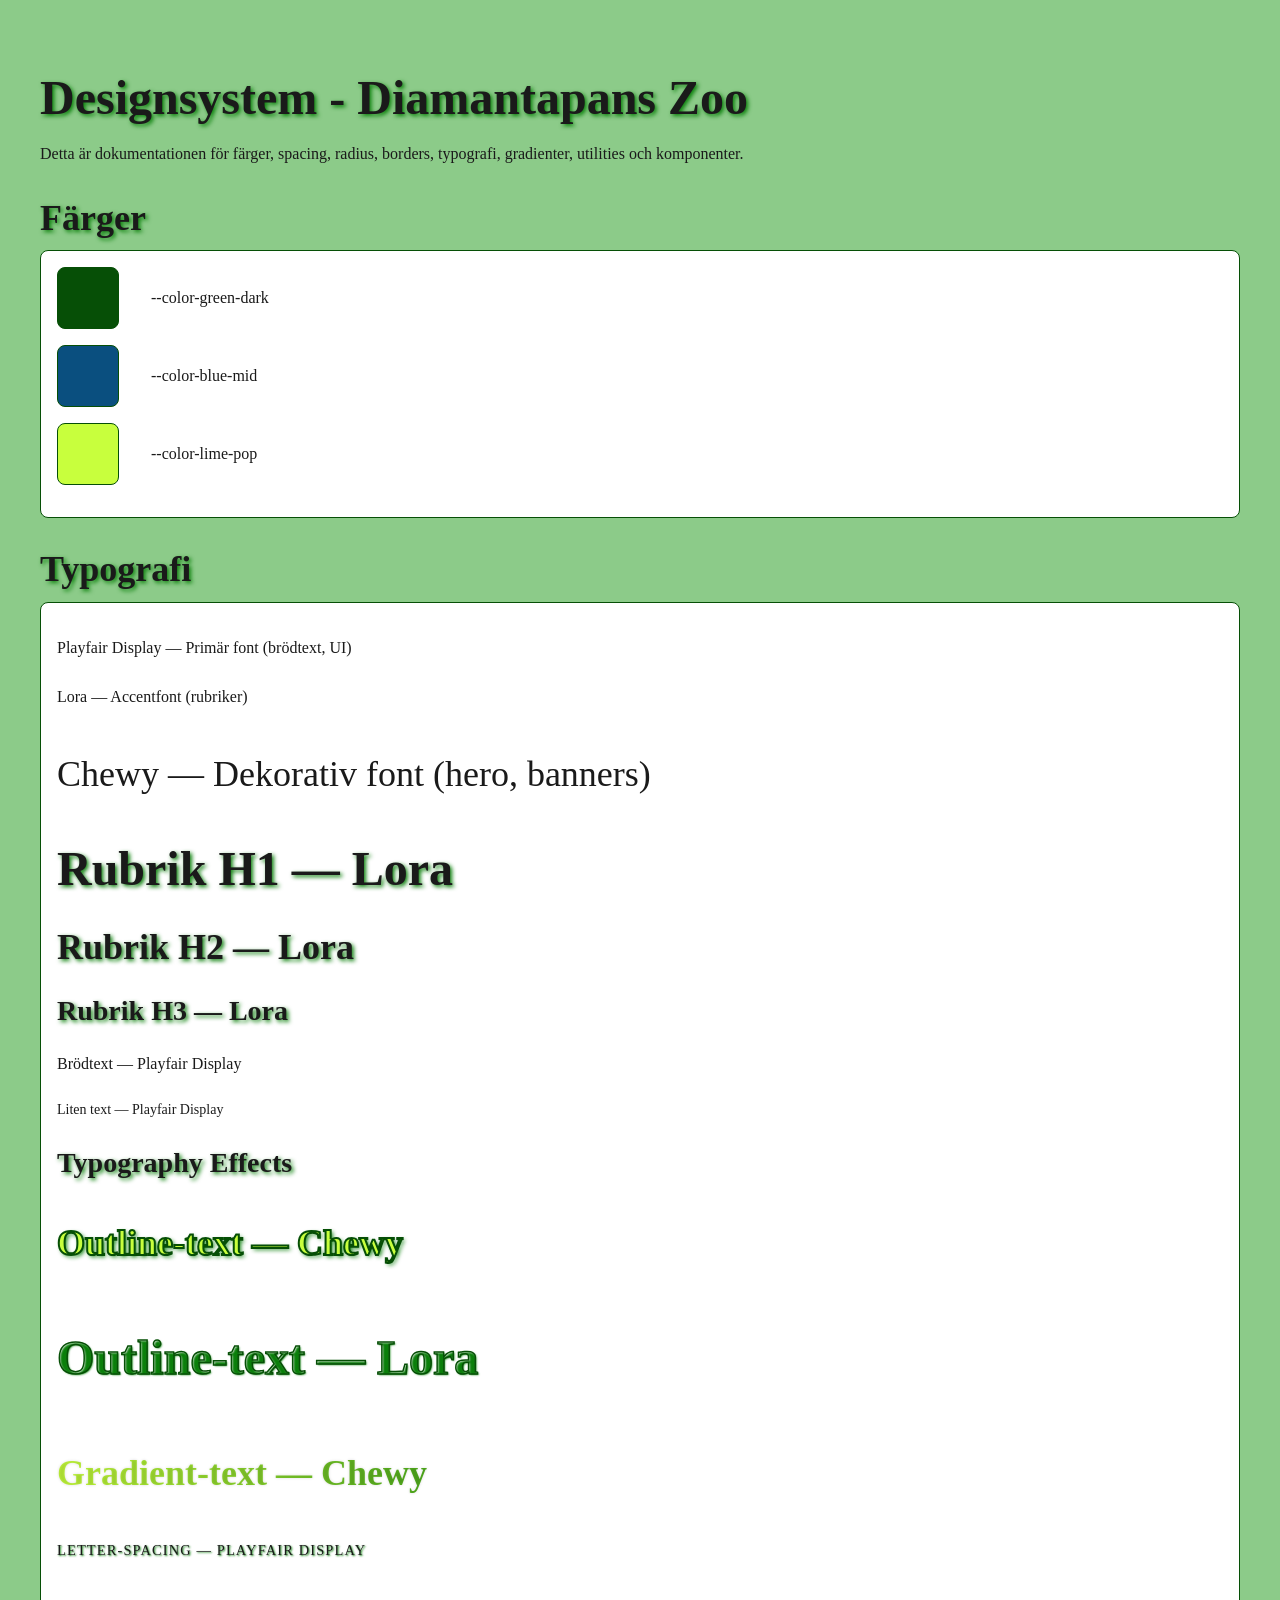
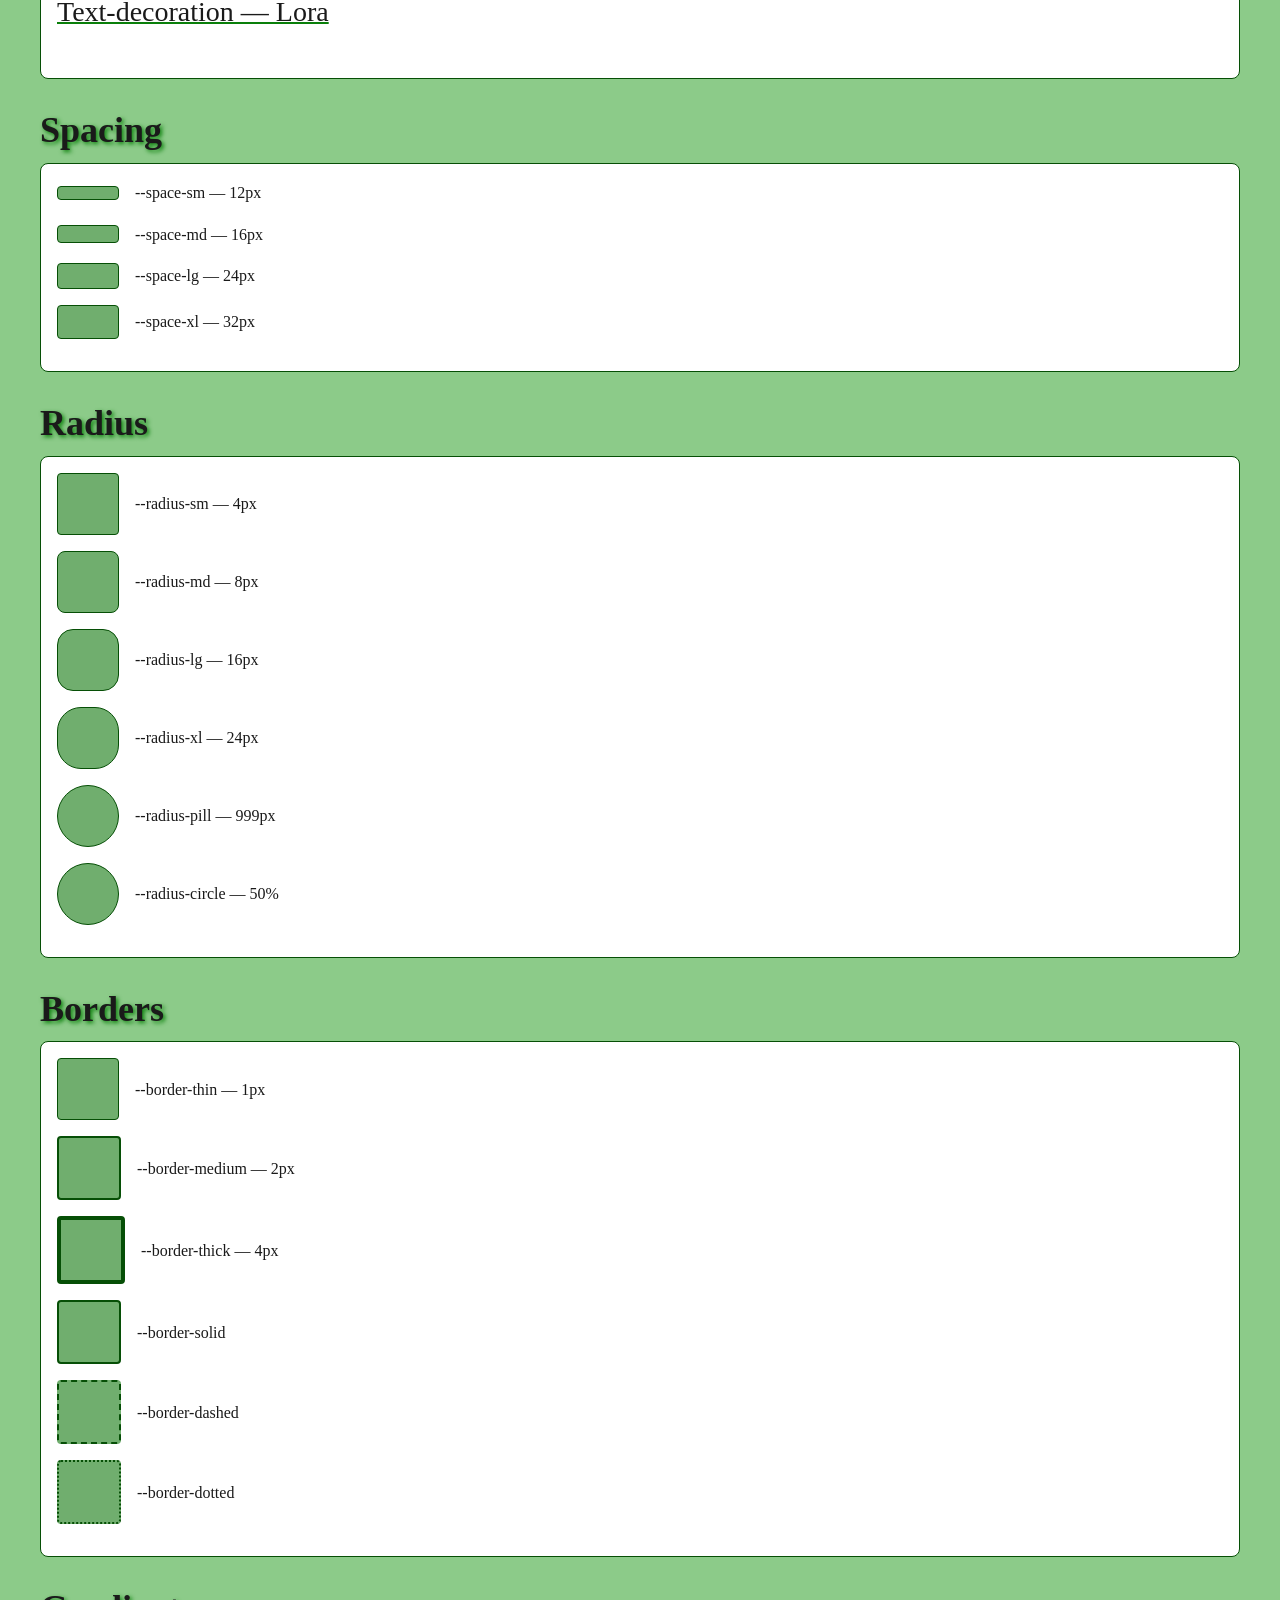
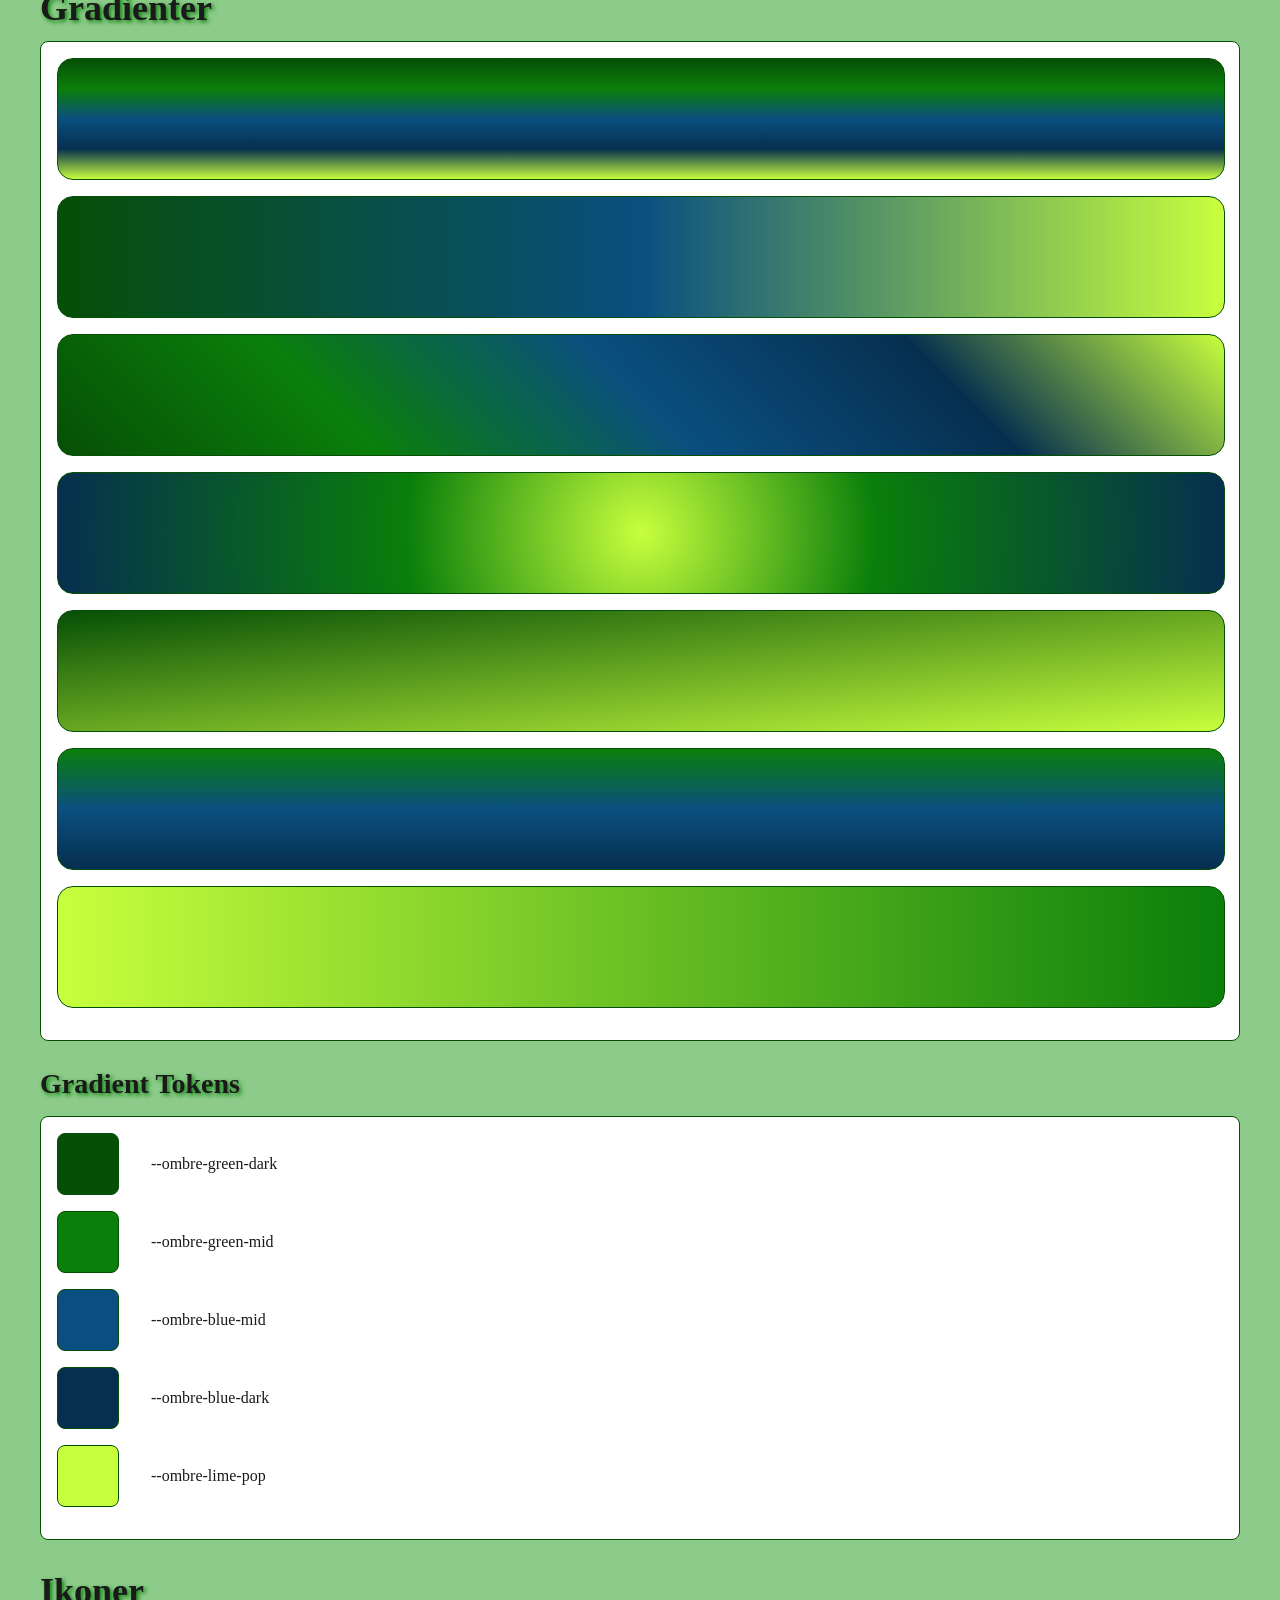
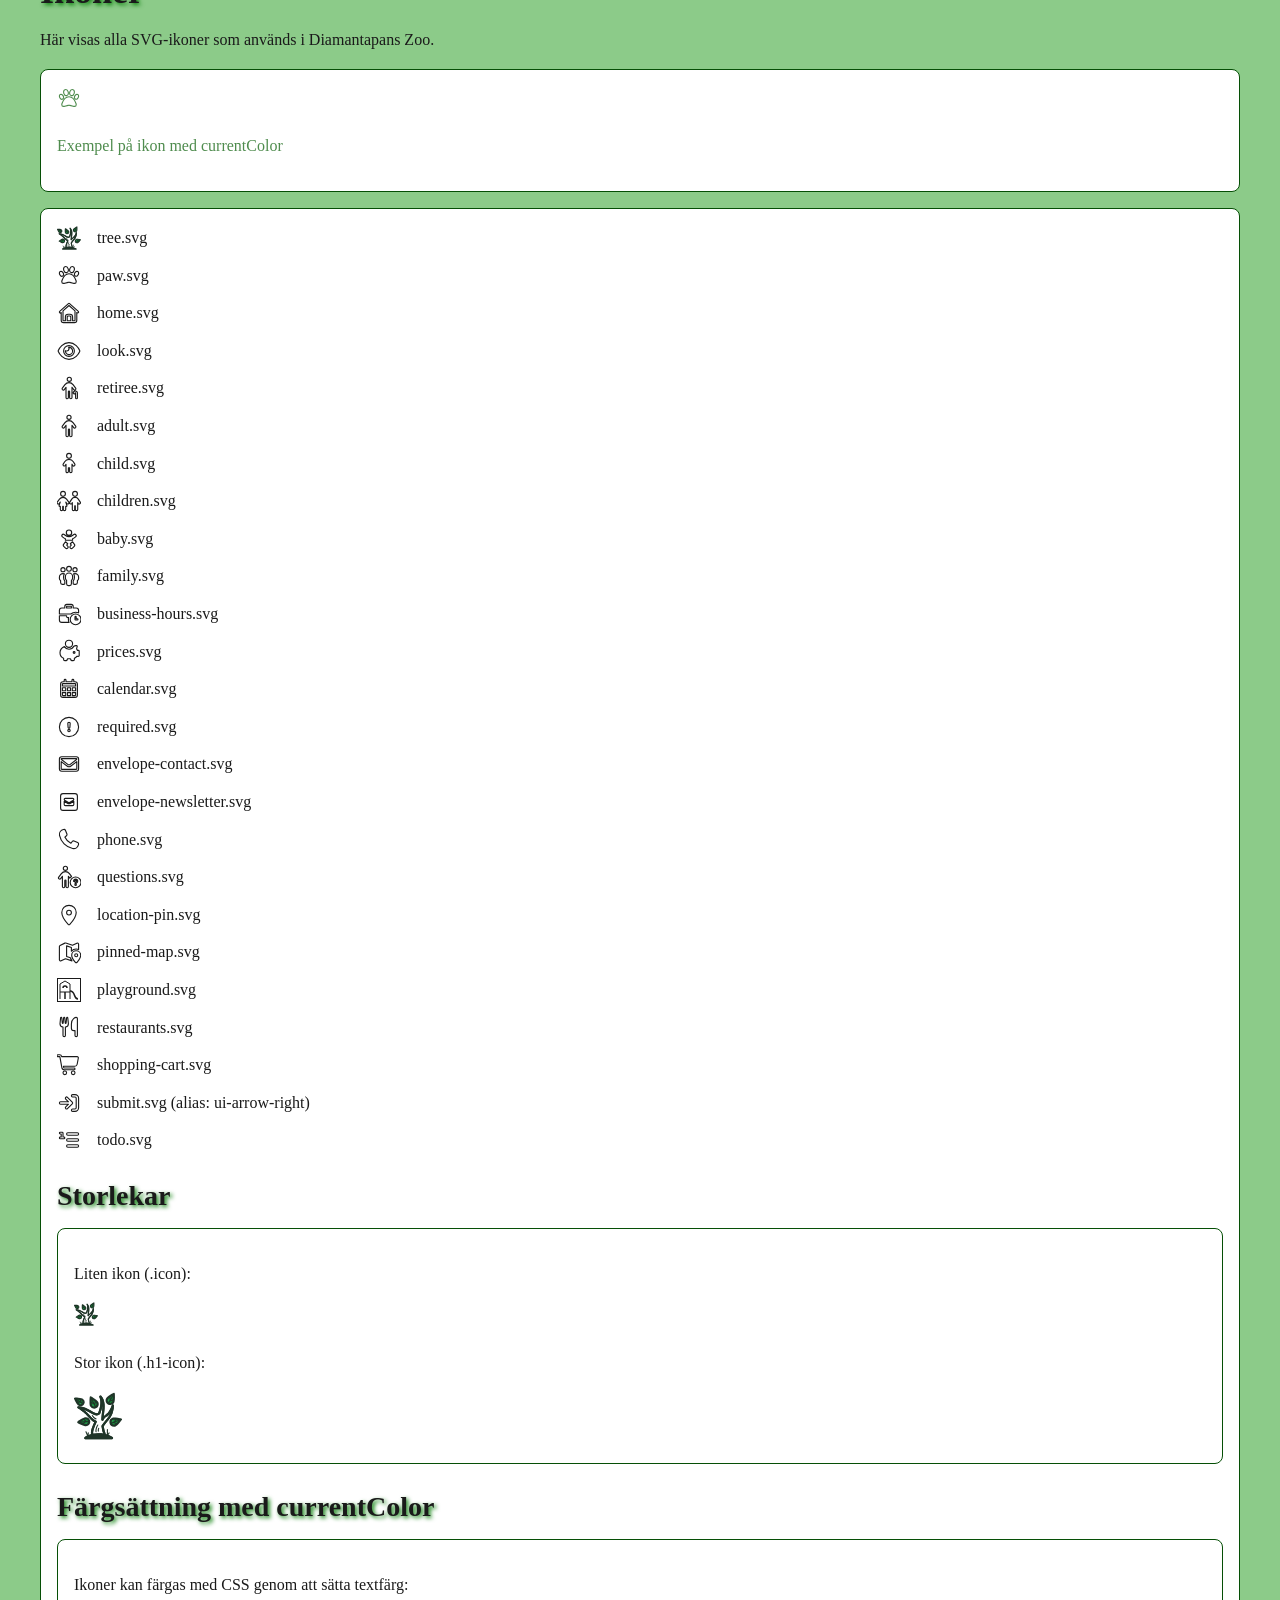
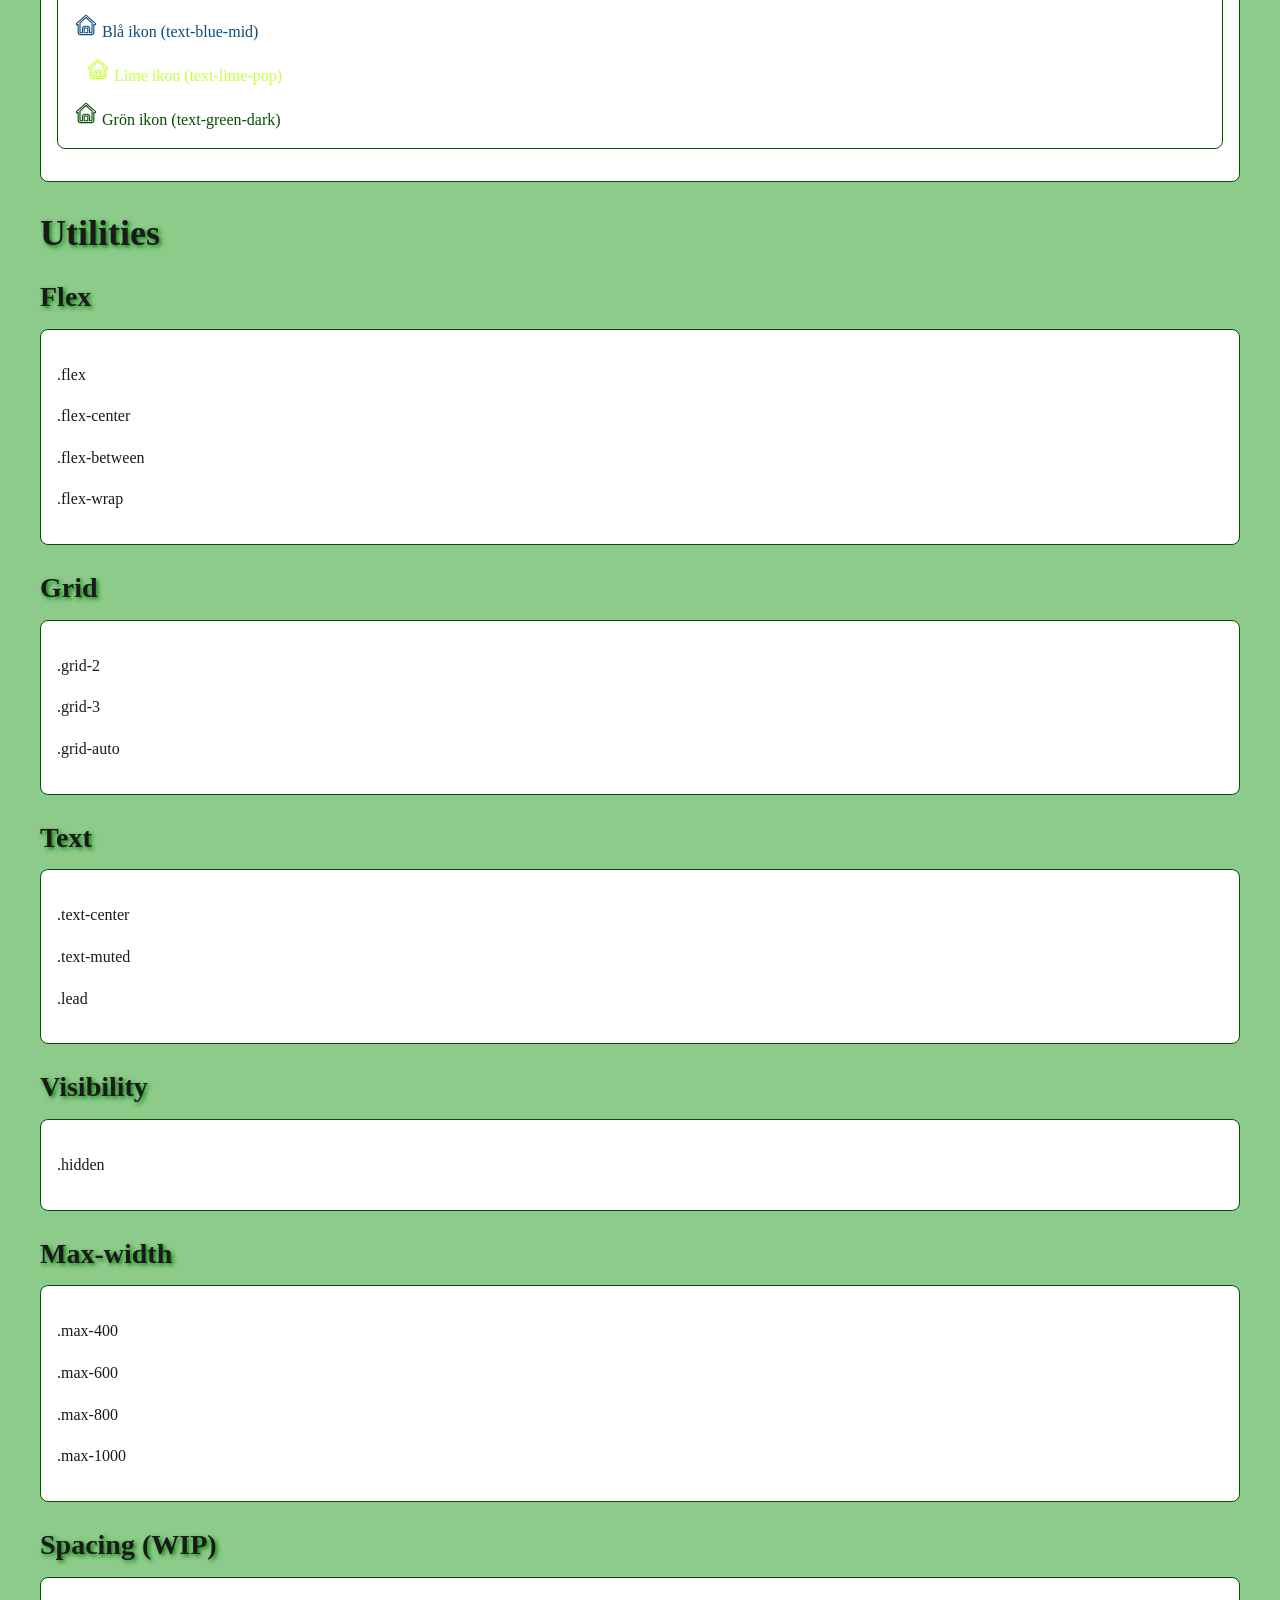
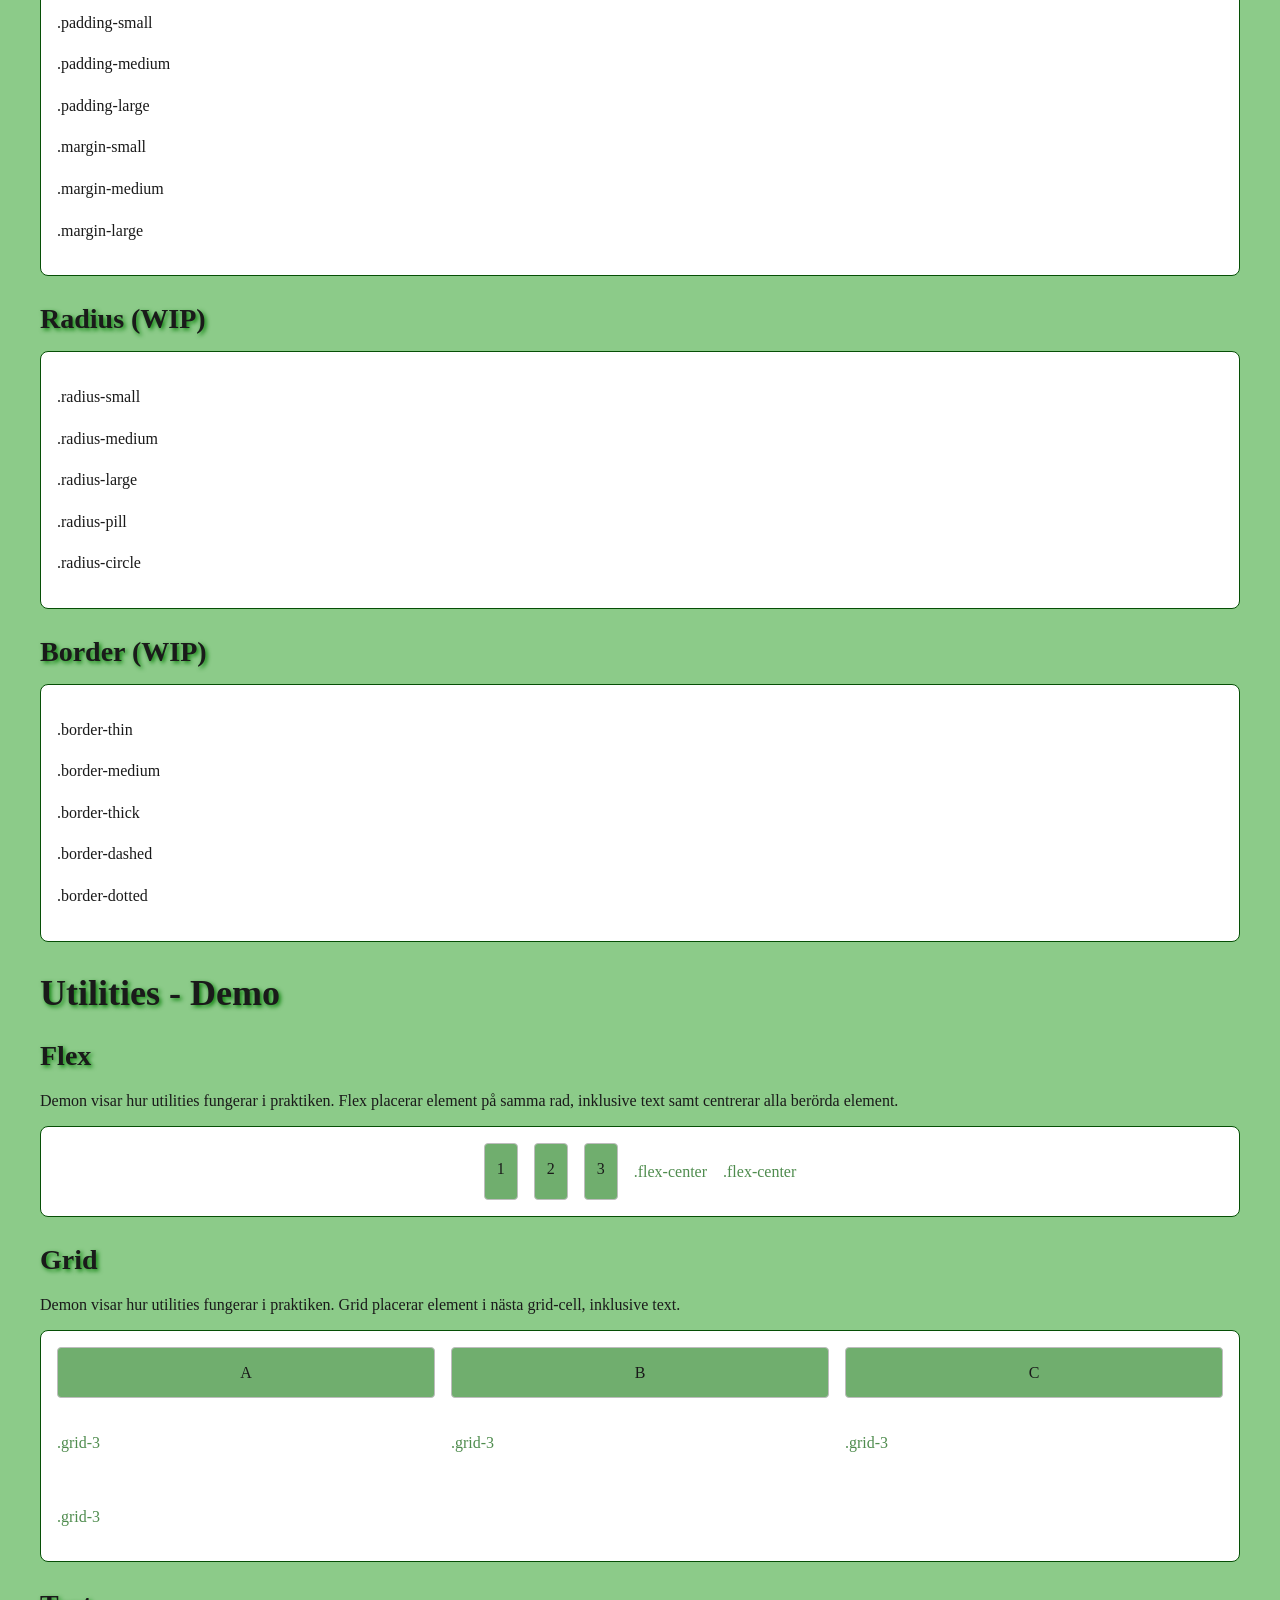
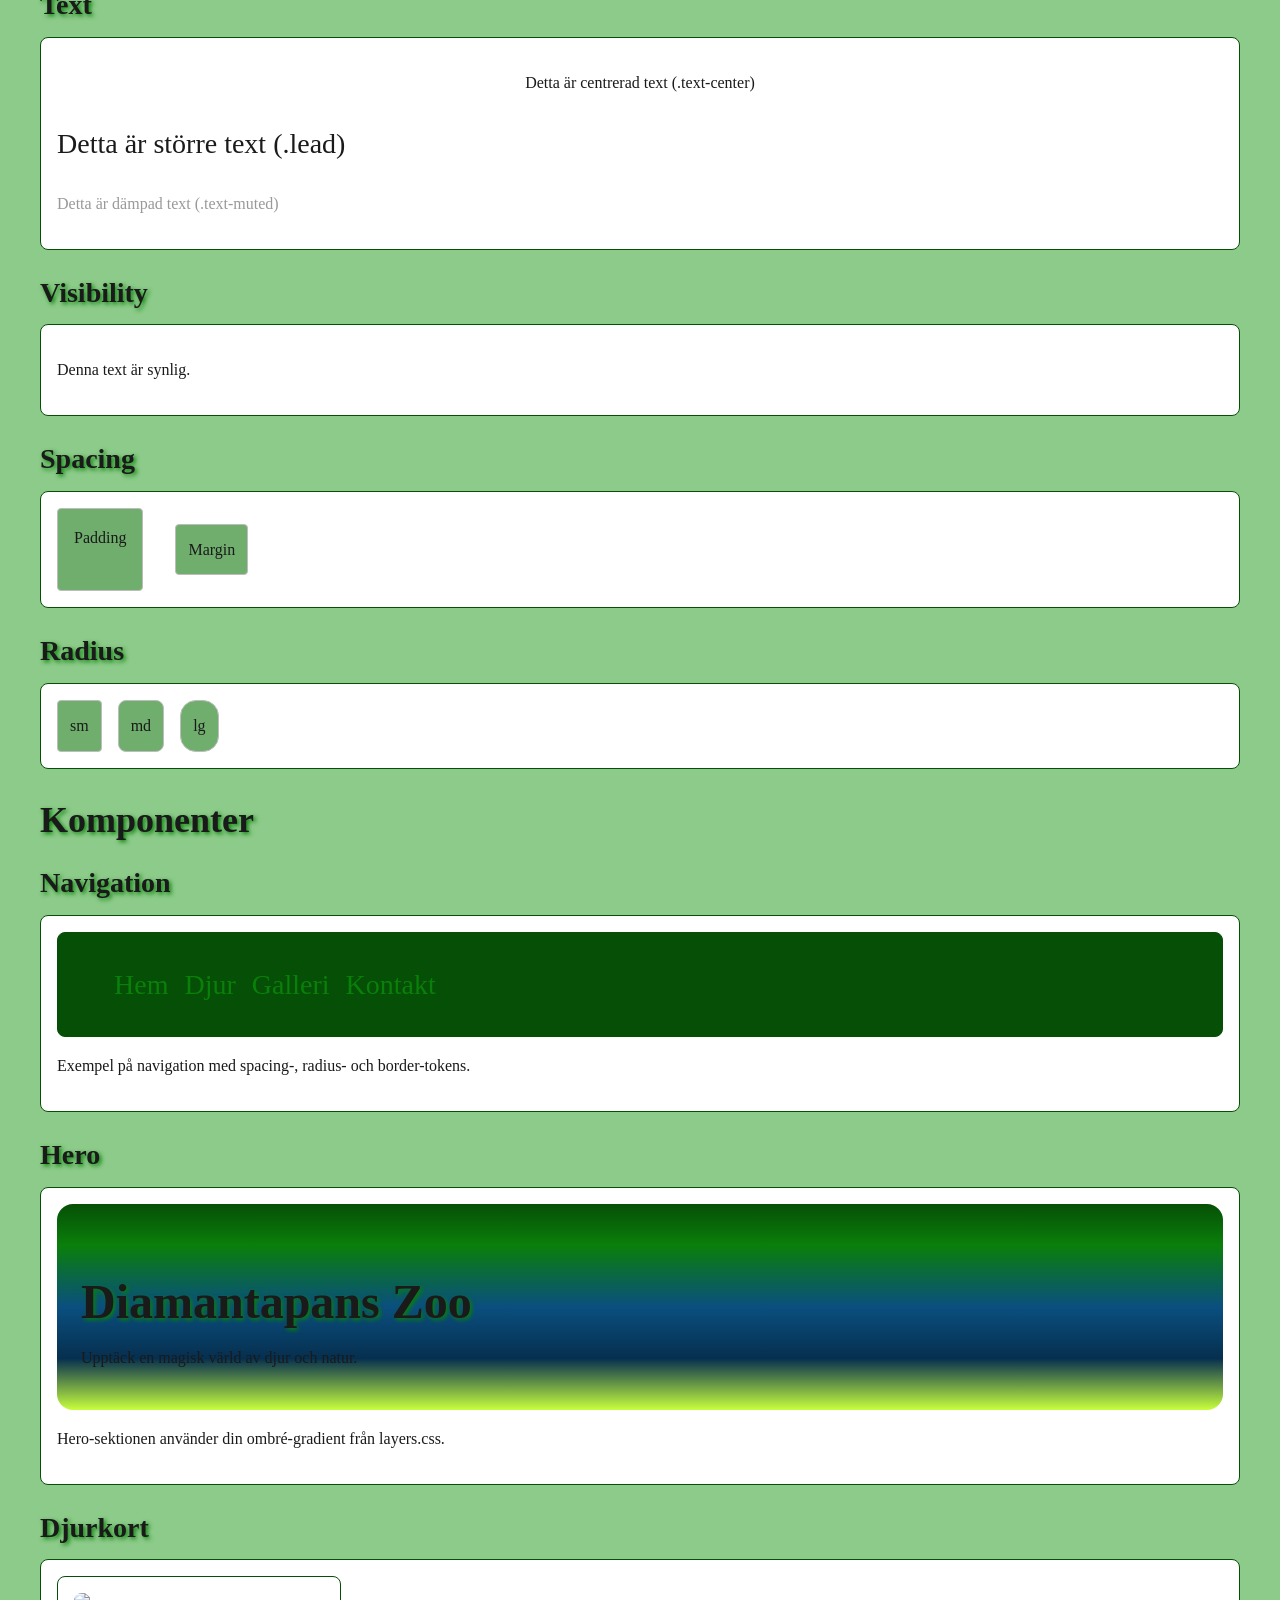
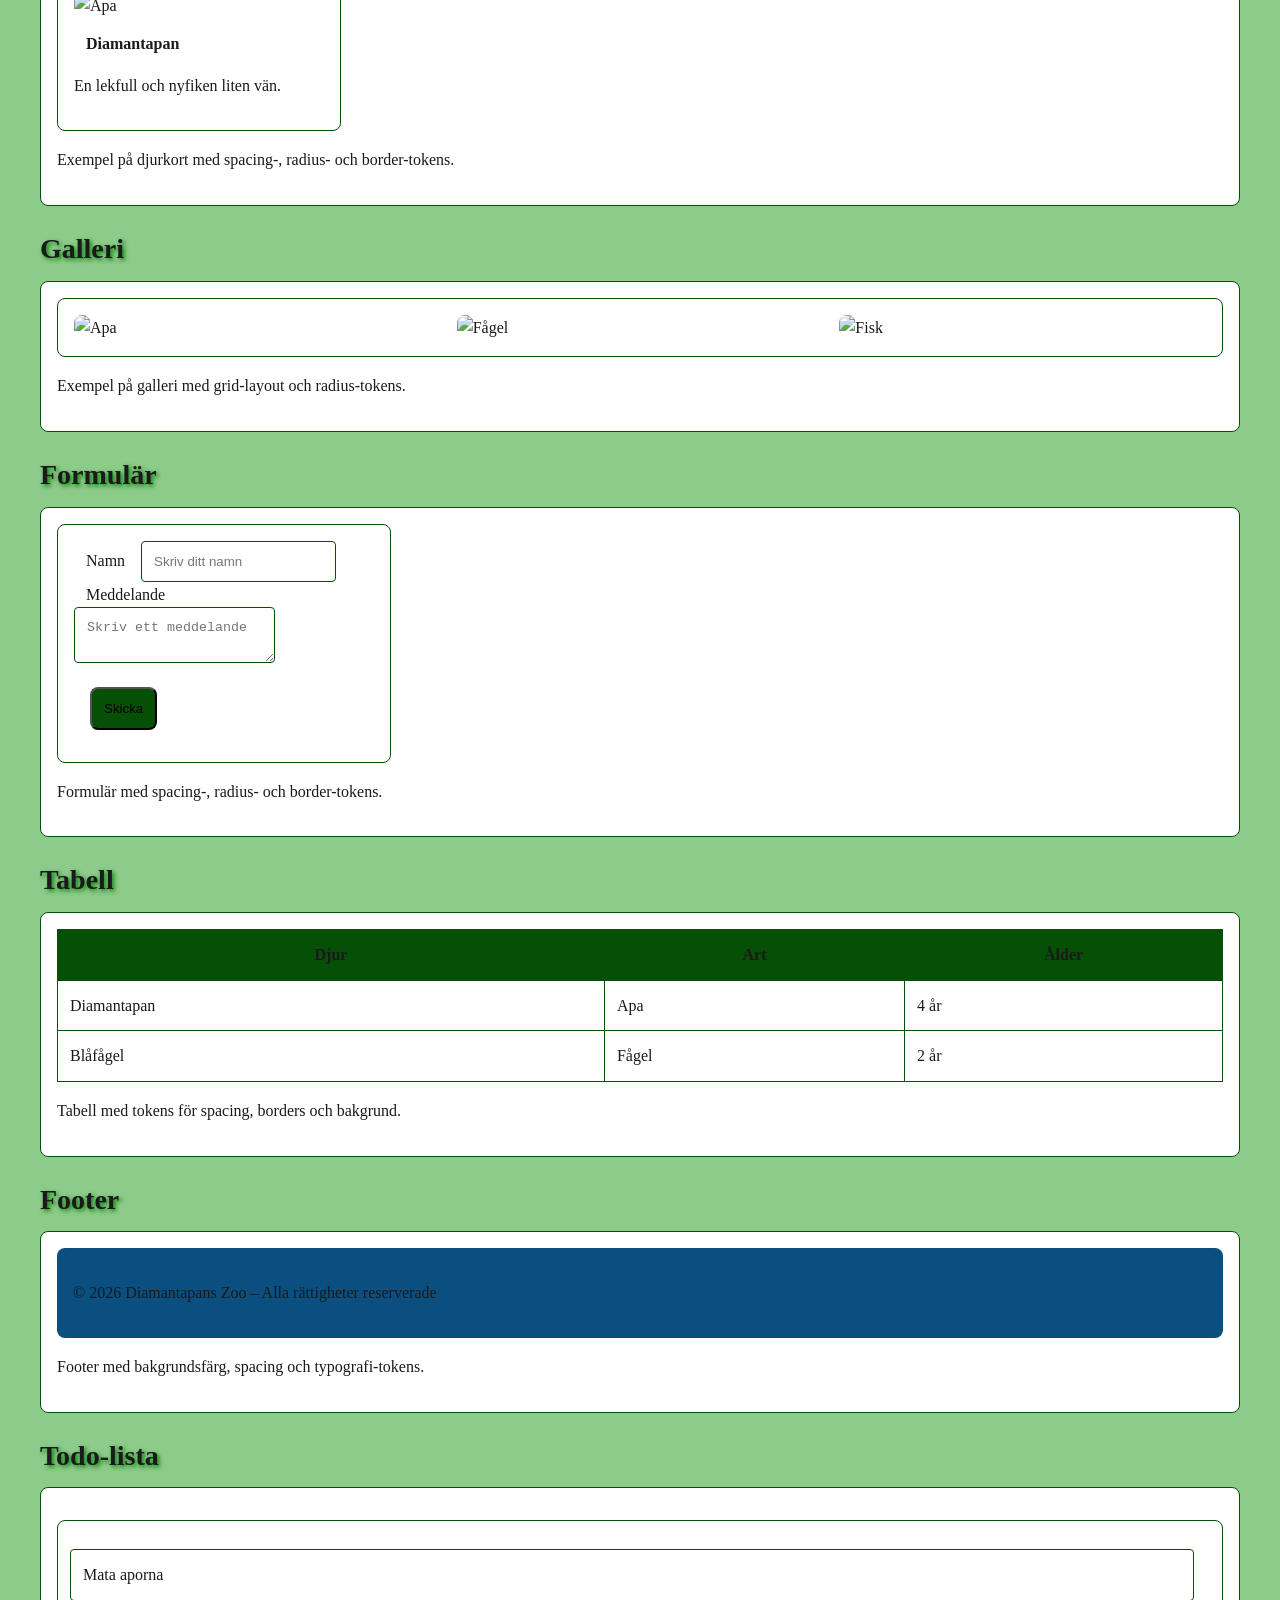
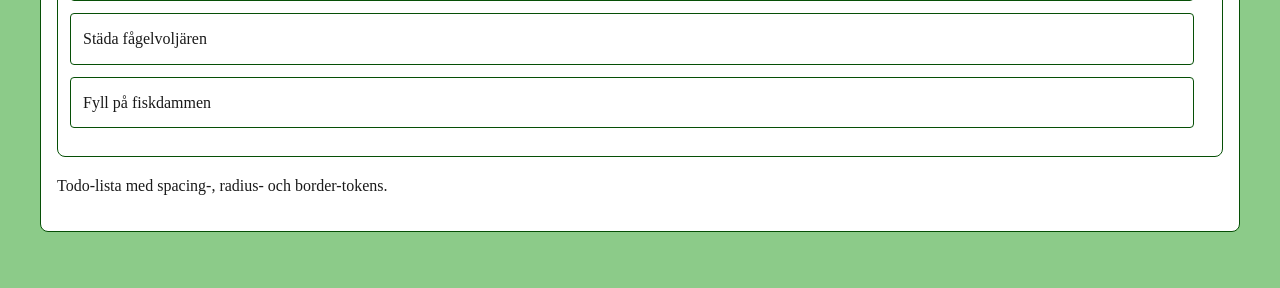
==== design-system.html @ 8d7d73c2 "Initial commit" ====
<!doctype html>
<html lang="sv">
  <head>
    <meta charset="UTF-8" />
    <meta name="viewport" content="width=device-width, initial-scale=1.0" />

    <title>Designsystem - Diamantapans Zoo</title>

    <!-- Favicon (designsystemets egen ikon, om du vill lägga en där senare) -->
    <link rel="icon" type="image/svg+xml" href="css/designs/icons/tree.svg" />
    
    <!-- Google Fonts -->
    <link rel="preconnect" href="https://fonts.googleapis.com" />
    <link rel="preconnect" href="https://fonts.gstatic.com" crossorigin />
    <link
      href="https://fonts.googleapis.com/css2?family=Fira+Sans:wght@100;300;400;500;700;900&family=Lugrasimo&display=swap"
      rel="stylesheet"
    />
    
    <!-- 1. TOKENS -->
    <link rel="stylesheet" href="css/designs/tokens/colors.css" />
    <link rel="stylesheet" href="css/designs/tokens/spacing.css" />
    <link rel="stylesheet" href="css/designs/tokens/radius.css" />
    <link rel="stylesheet" href="css/designs/tokens/borders.css" />
    <link rel="stylesheet" href="css/designs/tokens/typography.css" />
    <link rel="stylesheet" href="css/designs/tokens/layers.css" />
    
    <!-- 2. DESIGN SYSTEM CSS -->
    <link rel="stylesheet" href="css/designs/design-system.css" />
    
    <!-- 3. UTILITIES (ska ALLTID ligga sist)-->
    <link rel="stylesheet" href="css/designs/utilities/utilities.css" />

  </head>

  <body>
    <header>
      <h1>Designsystem - Diamantapans Zoo</h1>
      <p>
        Detta är dokumentationen för färger, spacing, radius, borders,
        typografi, gradienter, utilities och komponenter.
      </p>
    </header>

    <!-- ========================= -->
    <!-- ========================= -->
    <!-- FOUNDATIONS -->
    <!-- ========================= -->
    <!-- ========================= -->

    <!-- ========================= -->
    <!-- FÄRGER -->
    <!-- ========================= -->
    <section id="colors">
      <h2>Färger</h2>

      <div class="token-box">
        <div class="swatch-row">
          <div
            class="color-swatch"
            style="background: var(--color-green-dark)"
          ></div>
          <span>--color-green-dark</span>
        </div>

        <div class="swatch-row">
          <div
            class="color-swatch"
            style="background: var(--color-blue-mid)"
          ></div>
          <span>--color-blue-mid</span>
        </div>

        <div class="swatch-row">
          <div
            class="color-swatch"
            style="background: var(--color-lime-pop)"
          ></div>
          <span>--color-lime-pop</span>
        </div>
      </div>
    </section>

    <!-- ========================= -->
    <!-- TYPOGRAFI -->
    <!-- ========================= -->
    <section id="typography">
      <h2>Typografi</h2>

      <div class="token-box">
        <!-- ========================= -->
        <!-- FONTFAMILJER              -->
        <!-- ========================= -->

        <!-- Primär font -->
        <div class="type-row">
          <p class="type-sample" style="font-family: var(--font-primary)">
            Playfair Display — Primär font (brödtext, UI)
          </p>
        </div>

        <!-- Accentfont -->
        <div class="type-row">
          <p class="type-sample" style="font-family: var(--font-accent)">
            Lora — Accentfont (rubriker)
          </p>
        </div>

        <!-- Dekorativ font -->
        <div class="type-row">
          <p
            class="type-sample"
            style="
              font-family: var(--font-decorative);
              font-size: var(--font-h2);
            "
          >
            Chewy — Dekorativ font (hero, banners)
          </p>
        </div>

        <!-- ========================= -->
        <!-- RUBRIKSKALA               -->
        <!-- ========================= -->
        <div class="type-row">
          <h1>Rubrik H1 — Lora</h1>
        </div>

        <div class="type-row">
          <h2>Rubrik H2 — Lora</h2>
        </div>

        <div class="type-row">
          <h3>Rubrik H3 — Lora</h3>
        </div>

        <!-- ========================= -->
        <!-- BRÖDTEXT                  -->
        <!-- ========================= -->
        <div class="type-row">
          <p>Brödtext — Playfair Display</p>
        </div>

        <div class="type-row">
          <p class="small">Liten text — Playfair Display</p>
        </div>

        <!-- ========================= -->
        <!-- TYPOGRAFISKA EFFEKTER     -->
        <!-- ========================= -->
        <h3>Typography Effects</h3>

        <div class="type-row">
          <p
            class="outline-text chewy-outline"
            style="
              font-family: var(--font-decorative);
              font-size: var(--font-h2);
            "
          >
            Outline-text — Chewy
          </p>
        </div>

        <div class="type-row">
          <p
            class="outline-text lora-outline"
            style="font-family: var(--font-accent); font-size: var(--font-h1)"
          >
            Outline-text — Lora
          </p>
        </div>

        <div class="type-row">
          <p
            class="gradient-text chewy-gradient"
            style="
              font-family: var(--font-decorative);
              font-size: var(--font-h2);
            "
          >
            Gradient-text — Chewy
          </p>
        </div>

        <div class="type-row">
          <p
            class="letter-spacing tagline"
            style="font-family: var(--font-primary)"
          >
            Letter-spacing — Playfair Display
          </p>
        </div>

        <div class="type-row">
          <p
            class="text-decor"
            style="font-family: var(--font-accent); font-size: var(--font-h3)"
          >
            Text-decoration — Lora
          </p>
        </div>
      </div>
    </section>

    <!-- ========================= -->
    <!-- SPACING -->
    <!-- ========================= -->
    <section id="spacing">
      <h2>Spacing</h2>

      <div class="token-box">
        <div class="spacing-row">
          <div class="spacing-box" style="height: var(--space-sm)"></div>
          <span>--space-sm — 12px</span>
        </div>

        <div class="spacing-row">
          <div class="spacing-box" style="height: var(--space-md)"></div>
          <span>--space-md — 16px</span>
        </div>
        <div class="spacing-row">
          <div class="spacing-box" style="height: var(--space-lg)"></div>
          <span>--space-lg — 24px</span>
        </div>

        <div class="spacing-row">
          <div class="spacing-box" style="height: var(--space-xl)"></div>
          <span>--space-xl — 32px</span>
        </div>
      </div>
    </section>

    <!-- ========================= -->
    <!-- RADIUS -->
    <!-- ========================= -->
    <section id="radius">
      <h2>Radius</h2>

      <div class="token-box">
        <div class="radius-row">
          <div class="radius-box" style="border-radius: var(--radius-sm)"></div>
          <span>--radius-sm — 4px</span>
        </div>

        <div class="radius-row">
          <div class="radius-box" style="border-radius: var(--radius-md)"></div>
          <span>--radius-md — 8px</span>
        </div>

        <div class="radius-row">
          <div class="radius-box" style="border-radius: var(--radius-lg)"></div>
          <span>--radius-lg — 16px</span>
        </div>

        <div class="radius-row">
          <div class="radius-box" style="border-radius: var(--radius-xl)"></div>
          <span>--radius-xl — 24px</span>
        </div>

        <div class="radius-row">
          <div
            class="radius-box"
            style="border-radius: var(--radius-pill)"
          ></div>
          <span>--radius-pill — 999px</span>
        </div>

        <div class="radius-row">
          <div
            class="radius-box"
            style="border-radius: var(--radius-circle)"
          ></div>
          <span>--radius-circle — 50%</span>
        </div>
      </div>
    </section>

    <!-- ========================= -->
    <!-- BORDERS -->
    <!-- ========================= -->
    <section id="borders">
      <h2>Borders</h2>

      <div class="token-box">
        <!-- Tjocklek -->
        <div class="border-row">
          <div
            class="border-box"
            style="border: var(--border-thin) solid var(--border-color)"
          ></div>
          <span>--border-thin — 1px</span>
        </div>

        <div class="border-row">
          <div
            class="border-box"
            style="border: var(--border-medium) solid var(--border-color)"
          ></div>
          <span>--border-medium — 2px</span>
        </div>

        <div class="border-row">
          <div
            class="border-box"
            style="border: var(--border-thick) solid var(--border-color)"
          ></div>
          <span>--border-thick — 4px</span>
        </div>

        <!-- Stilar -->
        <div class="border-row">
          <div
            class="border-box"
            style="
              border: var(--border-medium) var(--border-solid)
                var(--border-color);
            "
          ></div>
          <span>--border-solid</span>
        </div>

        <div class="border-row">
          <div
            class="border-box"
            style="
              border: var(--border-medium) var(--border-dashed)
                var(--border-color);
            "
          ></div>
          <span>--border-dashed</span>
        </div>

        <div class="border-row">
          <div
            class="border-box"
            style="
              border: var(--border-medium) var(--border-dotted)
                var(--border-color);
            "
          ></div>
          <span>--border-dotted</span>
        </div>
      </div>
    </section>

    <!-- ========================= -->
    <!-- ========================= -->
    <!-- VISUAL STYLES -->
    <!-- ========================= -->
    <!-- ========================= -->

    <!-- ========================= -->
    <!-- GRADIENTS -->
    <!-- ========================= -->
    <section id="gradients">
      <h2>Gradienter</h2>

      <div class="token-box">
        <div class="gradient-demo bg-ombre-vertical"></div>
        <div class="gradient-demo bg-ombre-horizontal"></div>
        <div class="gradient-demo bg-ombre-diagonal"></div>
        <div class="gradient-demo bg-ombre-radial"></div>
        <div class="gradient-demo bg-ombre-electric"></div>
        <div class="gradient-demo bg-ombre-lagoon"></div>
        <div class="gradient-demo bg-ombre-limeburst"></div>
      </div>
      <!-- ========================= -->
      <!-- GRADIENT TOKENS           -->
      <!-- ========================= -->
      <section id="gradient-tokens">
        <h3>Gradient Tokens</h3>
      
        <div class="token-box">
          <div class="swatch-row">
            <div class="color-swatch bg-ombre-green-dark"></div>
            <span>--ombre-green-dark</span>
          </div>
      
          <div class="swatch-row">
            <div class="color-swatch bg-ombre-green-mid"></div>
            <span>--ombre-green-mid</span>
          </div>
      
          <div class="swatch-row">
            <div class="color-swatch bg-ombre-blue-mid"></div>
            <span>--ombre-blue-mid</span>
          </div>
      
          <div class="swatch-row">
            <div class="color-swatch bg-ombre-blue-dark"></div>
            <span>--ombre-blue-dark</span>
          </div>
      
          <div class="swatch-row">
            <div class="color-swatch bg-ombre-lime-pop"></div>
            <span>--ombre-lime-pop</span>
          </div>
        </div>
      </section>
      
      </div>
    </section>

    <!-- ========================= -->
    <!-- IKONER -->
    <!-- ========================= -->
    <section id="icons">
      <h2>Ikoner</h2>

      <p>Här visas alla SVG-ikoner som används i Diamantapans Zoo.</p>

      <!-- ========================= -->
      <!-- IKONLISTA                 -->
      <!-- ========================= -->
      <div class="token-box icon-green-300-dark">
        <svg class="icon">
          <use href="css/designs/icons/sprite.svg#zoo-paw"></use>
        </svg>        
        <p>Exempel på ikon med currentColor</p>
      </div>

      <div class="token-box">
        <!-- Tree Icon -->
        <div class="icon-row">
          <svg class="icon">
            <use href="css/designs/icons/sprite.svg#outdoor-tree"></use>
          </svg>          
          <span>tree.svg</span>
        </div>

        <!-- Paw Icon -->
        <div class="icon-row">
          <svg class="icon">
            <use href="css/designs/icons/sprite.svg#zoo-paw"></use>
          </svg>          
          <span>paw.svg</span>
        </div>

        <!-- Home Icon -->
        <div class="icon-row">
          <svg class="icon">
            <use href="css/designs/icons/sprite.svg#ui-home"></use>
          </svg>          
          <span>home.svg</span>
        </div>

        <!-- Look Icon -->
        <div class="icon-row">
          <svg class="icon">
            <use href="css/designs/icons/sprite.svg#ui-look"></use>
          </svg>          
          <span>look.svg</span>
        </div>

        <!-- Retiree Icon -->
        <div class="icon-row">
          <svg class="icon">
            <use href="css/designs/icons/sprite.svg#people-retiree"></use>
          </svg>          
          <span>retiree.svg</span>
        </div>

        <!-- Adult Icon -->
        <div class="icon-row">
          <svg class="icon">
            <use href="css/designs/icons/sprite.svg#people-adult"></use>
          </svg>          
          <span>adult.svg</span>
        </div>

        <!-- Child Icon -->
        <div class="icon-row">
          <svg class="icon">
            <use href="css/designs/icons/sprite.svg#people-child"></use>
          </svg>          
          <span>child.svg</span>
        </div>

        <!-- Children Icon -->
        <div class="icon-row">
          <svg class="icon">
            <use href="css/designs/icons/sprite.svg#people-children"></use>
          </svg>          
          <span>children.svg</span>
        </div>

        <!-- Baby Icon -->
        <div class="icon-row">
          <svg class="icon">
            <use href="css/designs/icons/sprite.svg#people-baby"></use>
          </svg>
          <span>baby.svg</span>
        </div>

        <!-- Family Icon -->
        <div class="icon-row">
          <svg class="icon">
            <use href="css/designs/icons/sprite.svg#people-family"></use>
          </svg>          
          <span>family.svg</span>
        </div>

        <!-- Business Hours Icon -->
        <div class="icon-row">
          <svg class="icon">
            <use href="css/designs/icons/sprite.svg#system-business-hours"></use>
          </svg>          
          <span>business-hours.svg</span>
        </div>

          <!-- Prices Icon -->
          <div class="icon-row">
            <svg class="icon">
              <use href="css/designs/icons/sprite.svg#system-prices"></use>
            </svg>
            <span>prices.svg</span>
        </div>

        <!-- Calendar Icon -->
        <div class="icon-row">
          <svg class="icon">
            <use href="css/designs/icons/sprite.svg#ui-calendar"></use>
          </svg>          
          <span>calendar.svg</span>
        </div>
        
        <!-- Required Icon -->
        <div class="icon-row">
          <svg class="icon">
            <use href="css/designs/icons/sprite.svg#ui-required"></use>
          </svg>          
          <span>required.svg</span>
        </div>

        <!-- Envelope Contact Icon -->
        <div class="icon-row">
          <svg class="icon">
            <use href="css/designs/icons/sprite.svg#ui-envelope-contact"></use>
          </svg>          
          <span>envelope-contact.svg</span>
        </div>

        <!-- Envelope Newsletter Icon -->
        <div class="icon-row">
          <svg class="icon">
            <use href="css/designs/icons/sprite.svg#ui-envelope-newsletter"></use>
          </svg>          
          <span>envelope-newsletter.svg</span>
        </div>

        <!-- Phone Icon -->
        <div class="icon-row">
          <svg class="icon">
            <use href="css/designs/icons/sprite.svg#ui-phone"></use>
          </svg>          
          <span>phone.svg</span>
        </div>
        
        <!-- Questions Icon -->
        <div class="icon-row">
          <svg class="icon">
            <use href="css/designs/icons/sprite.svg#ui-questions"></use>
          </svg>
          <span>questions.svg</span>
        </div>

        <!-- Location Pin Icon -->
        <div class="icon-row">
          <svg class="icon">
            <use href="css/designs/icons/sprite.svg#ui-location-pin"></use>
          </svg>          
          <span>location-pin.svg</span>
        </div>

        <!-- Pinned-map Icon -->
        <div class="icon-row">
          <svg class="icon">
            <use href="css/designs/icons/sprite.svg#ui-map-pin"></use>
          </svg>          
          <span>pinned-map.svg</span>
        </div>

        <!-- Playground Icon -->
        <div class="icon-row">
          <svg class="icon">
            <use href="css/designs/icons/sprite.svg#outdoor-playground"></use>
          </svg>          
          <span>playground.svg</span>
        </div>

        <!-- Restaurants Icon -->
        <div class="icon-row">
          <svg class="icon">
            <use href="css/designs/icons/sprite.svg#system-restaurants"></use>
          </svg>          
          <span>restaurants.svg</span>
        </div>

        <!-- Shopping Cart Icon -->
        <div class="icon-row">
          <svg class="icon">
            <use href="css/designs/icons/sprite.svg#system-shopping-cart"></use>
          </svg>          
          <span>shopping-cart.svg</span>
        </div>

        <!-- Submit Icon -->
        <div class="icon-row">
          <svg class="icon">
            <use href="css/designs/icons/sprite.svg#ui-arrow-right"></use>
          </svg>          
          <span>submit.svg (alias: ui-arrow-right)</span>
        </div>

        <!-- Todo Icon -->
        <div class="icon-row">
          <svg class="icon">
            <use href="css/designs/icons/sprite.svg#ui-list-todo"></use>
          </svg>          
          <span>todo.svg</span>
        </div>

        <!-- ========================= -->
        <!-- STORLEKSEXEMPEL           -->
        <!-- ========================= -->
        <h3>Storlekar</h3>
        <div class="token-box">
          <p>Liten ikon (.icon):</p>
          <svg class="icon">
            <use href="css/designs/icons/sprite.svg#outdoor-tree"></use>
          </svg>
          
          <p>Stor ikon (.h1-icon):</p>
          <svg class="h1-icon">
            <use href="css/designs/icons/sprite.svg#outdoor-tree"></use>
          </svg>          
        </div>

        <!-- ========================= -->
        <!-- FÄRGSÄTTNING              -->
        <!-- ========================= -->
        <h3>Färgsättning med currentColor</h3>
        <div class="token-box">
          <p>Ikoner kan färgas med CSS genom att sätta textfärg:</p>

          <div class="text-blue-mid">
            <svg class="icon">
              <use href="css/designs/icons/sprite.svg#ui-home"></use>
            </svg>
            <span>Blå ikon (text-blue-mid)</span>
          </div>

          <div class="text-lime-pop margin-small">
            <svg class="icon">
              <use href="css/designs/icons/sprite.svg#ui-home"></use>
            </svg>
            <span>Lime ikon (text-lime-pop)</span>
          </div>

          <div class="text-green-dark">
            <svg class="icon">
              <use href="css/designs/icons/sprite.svg#ui-home"></use>
            </svg>
            <span>Grön ikon (text-green-dark)</span>
          </div>
        </div>
      </div>
    </section>

    <!-- ========================= -->
    <!-- ========================= -->
    <!-- UTILITIES -->
    <!-- ========================= -->
    <!-- ========================= -->
    <section id="utilities">
      <h2>Utilities</h2>
    
      <!-- FLEX UTILITIES -->
      <h3>Flex</h3>
      <div class="token-box">
        <p>.flex</p>
        <p>.flex-center</p>
        <p>.flex-between</p>
        <p>.flex-wrap</p>
      </div>
    
      <!-- GRID UTILITIES -->
      <h3>Grid</h3>
      <div class="token-box">
        <p>.grid-2</p>
        <p>.grid-3</p>
        <p>.grid-auto</p>
        
      </div>
    
      <!-- TEXT UTILITIES -->
      <h3>Text</h3>
      <div class="token-box">
        <p>.text-center</p>
        <p>.text-muted</p>
        <p>.lead</p>
      </div>
    
      <!-- VISIBILITY UTILITIES -->
      <h3>Visibility</h3>
      <div class="token-box">
        <p>.hidden</p>
      </div>
    
      <!-- MAX-WIDTH UTILITIES -->
      <h3>Max-width</h3>
      <div class="token-box">
        <p>.max-400</p>
        <p>.max-600</p>
        <p>.max-800</p>
        <p>.max-1000</p>
      </div>
    
      <!-- SPACING UTILITIES (WIP) -->
      <h3>Spacing (WIP)</h3>
      <div class="token-box">
        <p>.padding-small</p>
        <p>.padding-medium</p>
        <p>.padding-large</p>
        <p>.margin-small</p>
        <p>.margin-medium</p>
        <p>.margin-large</p>
      </div>
    
      <!-- RADIUS UTILITIES (WIP) -->
      <h3>Radius (WIP)</h3>
      <div class="token-box">
        <p>.radius-small</p>
        <p>.radius-medium</p>
        <p>.radius-large</p>
        <p>.radius-pill</p>
        <p>.radius-circle</p>
      </div>
    
      <!-- BORDER UTILITIES (WIP) -->
      <h3>Border (WIP)</h3>
      <div class="token-box">
        <p>.border-thin</p>
        <p>.border-medium</p>
        <p>.border-thick</p>
        <p>.border-dashed</p>
        <p>.border-dotted</p>
      </div>
    
    </section>
    <!-- ========================= -->
    <!-- UTILITIES DEMO -->
    <!-- ========================= -->
    <section id="utilities-demo">
      <h2>Utilities - Demo</h2>

      <!-- FLEX DEMO -->
      <h3>Flex</h3>
      <p class="demo-note">
        Demon visar hur utilities fungerar i praktiken. Flex placerar element på samma rad,
        inklusive text samt centrerar alla berörda element.
      </p>
      <div class="token-box demo-flex">
        <div class="demo-item">1</div>
        <div class="demo-item">2</div>
        <div class="demo-item">3</div>
        <p class="green-300-dark">.flex-center</p>
        <p class="green-300-dark">.flex-center</p>
      </div>
      
      <!-- GRID DEMO -->
      <h3>Grid</h3>
      <p class="demo-note">
        Demon visar hur utilities fungerar i praktiken. Grid placerar element i nästa grid-cell,
        inklusive text.
      </p>
      <div class="token-box demo-grid">
        <div class="demo-item">A</div>
        <div class="demo-item">B</div>
        <div class="demo-item">C</div>
        <p class="green-300-dark">.grid-3</p>
        <p class="green-300-dark">.grid-3</p>
        <p class="green-300-dark">.grid-3</p>
        <p class="green-300-dark">.grid-3</p>
      </div>

      <!-- TEXT DEMO -->
      <h3>Text</h3>
      <div class="token-box">
        <p class="text-center">Detta är centrerad text (.text-center)</p>
        <p class="lead">Detta är större text (.lead)</p>
        <p class="text-muted">Detta är dämpad text (.text-muted)</p>
      </div>

      <!-- VISIBILITY DEMO -->
      <h3>Visibility</h3>
      <div class="token-box">
        <p>Denna text är synlig.</p>
        <p class="hidden">Denna text är dold (.hidden)</p>
      </div>

      <!-- SPACING DEMO -->
      <h3>Spacing</h3>
      <div class="token-box demo-spacing">
        <div class="demo-item padding-medium">Padding</div>
        <div class="demo-item margin-medium">Margin</div>
      </div>

      <!-- RADIUS DEMO -->
      <h3>Radius</h3>
      <div class="token-box demo-radius">
        <div class="demo-item radius-small">sm</div>
        <div class="demo-item radius-medium">md</div>
        <div class="demo-item radius-large">lg</div>
      </div>

    </section>

    

    <!-- ========================= -->
    <!-- ========================= -->
    <!-- COMPONENTS -->
    <!-- ========================= -->
    <!-- ========================= -->

    <!-- ========================= -->
    <!-- ========================= -->
    <!-- COMPONENTS DEMO-->
    <!-- ========================= -->
    <!-- ========================= -->

    <section id="components">
      <h2>Komponenter</h2>

      <!-- ========================= -->
      <!-- NAVIGATION DEMO           -->
      <!-- ========================= -->
      <h3>Navigation</h3>
      <div class="token-box">
        <nav
          class="padding-medium radius-medium border-thin bg-green-dark text-light"
        >
          <ul style="display: flex; gap: var(--space-md); list-style: none">
            <li class="text-green-mid lead">Hem</li>
            <li class="text-green-mid lead">Djur</li>
            <li class="text-green-mid lead">Galleri</li>
            <li class="text-green-mid lead">Kontakt</li>
          </ul>
        </nav>
        <p>Exempel på navigation med spacing-, radius- och border-tokens.</p>
      </div>

      <!-- ========================= -->
      <!-- HERO DEMO                 -->
      <!-- ========================= -->
      <h3>Hero</h3>
      <div class="token-box">
        <section class="hero padding-large radius-large text-light">
          <h1 class="text-h1">Diamantapans Zoo</h1>
          <p class="text-body">Upptäck en magisk värld av djur och natur.</p>
        </section>
        <p>Hero-sektionen använder din ombré-gradient från layers.css.</p>
      </div>

      <!-- ========================= -->
      <!-- CARD DEMO                 -->
      <!-- ========================= -->
      <h3>Djurkort</h3>
      <div class="token-box">
        <div
          class="padding-medium radius-medium border-thin bg-white"
          style="max-width: 250px"
        >
          <img
            src="visuals/animals/monkey.jpg"
            alt="Apa"
            class="radius-medium"
          />
          <h4 class="text-h3 margin-small">Diamantapan</h4>
          <p class="text-body">En lekfull och nyfiken liten vän.</p>
        </div>
        <p>Exempel på djurkort med spacing-, radius- och border-tokens.</p>
      </div>

      <!-- ========================= -->
      <!-- GALLERY DEMO              -->
      <!-- ========================= -->
      <h3>Galleri</h3>
      <div class="token-box">
        <div
          class="gallery padding-medium radius-medium border-thin"
          style="
            display: grid;
            grid-template-columns: repeat(3, 1fr);
            gap: var(--space-md);
          "
        >
          <img
            src="visuals/animals/monkey.jpg"
            alt="Apa"
            class="radius-medium"
          />
          <img
            src="visuals/animals/bird.jpg"
            alt="Fågel"
            class="radius-medium"
          />
          <img
            src="visuals/animals/fish.jpg"
            alt="Fisk"
            class="radius-medium"
          />
        </div>
        <p>Exempel på galleri med grid-layout och radius-tokens.</p>
      </div>

      <!-- ========================= -->
      <!-- FORMS DEMO                -->
      <!-- ========================= -->
      <h3>Formulär</h3>
      <div class="token-box">
        <form
          class="padding-medium radius-medium border-thin"
          style="max-width: 300px"
        >
          <label class="text-body margin-small">Namn</label>
          <input
            type="text"
            class="padding-small radius-small border-thin"
            placeholder="Skriv ditt namn"
          />

          <label class="text-body margin-small">Meddelande</label>
          <textarea
            class="padding-small radius-small border-thin"
            placeholder="Skriv ett meddelande"
          ></textarea>

          <button
            class="padding-small radius-medium bg-green-dark text-light margin-medium"
          >
            Skicka
          </button>
        </form>
        <p>Formulär med spacing-, radius- och border-tokens.</p>
      </div>

      <!-- ========================= -->
      <!-- TABLES DEMO               -->
      <!-- ========================= -->
      <h3>Tabell</h3>
      <div class="token-box">
        <table
          class="padding-medium radius-medium border-thin"
          style="width: 100%; border-collapse: collapse"
        >
          <thead>
            <tr class="bg-green-dark text-light">
              <th class="padding-small border-thin">Djur</th>
              <th class="padding-small border-thin">Art</th>
              <th class="padding-small border-thin">Ålder</th>
            </tr>
          </thead>
          <tbody>
            <tr>
              <td class="padding-small border-thin">Diamantapan</td>
              <td class="padding-small border-thin">Apa</td>
              <td class="padding-small border-thin">4 år</td>
            </tr>
            <tr>
              <td class="padding-small border-thin">Blåfågel</td>
              <td class="padding-small border-thin">Fågel</td>
              <td class="padding-small border-thin">2 år</td>
            </tr>
          </tbody>
        </table>
        <p>Tabell med tokens för spacing, borders och bakgrund.</p>
      </div>

      <!-- ========================= -->
      <!-- FOOTER DEMO               -->
      <!-- ========================= -->
      <h3>Footer</h3>
      <div class="token-box">
        <footer class="padding-medium radius-medium bg-blue-mid text-light">
          <p class="text-body">
            © 2026 Diamantapans Zoo – Alla rättigheter reserverade
          </p>
        </footer>
        <p>Footer med bakgrundsfärg, spacing och typografi-tokens.</p>
      </div>

      <!-- ========================= -->
      <!-- TODO DEMO                 -->
      <!-- ========================= -->
      <h3>Todo-lista</h3>
      <div class="token-box">
        <ul
          class="padding-medium radius-medium border-thin"
          style="list-style: none; padding-left: 0"
        >
          <li class="padding-small border-thin radius-small margin-small">
            Mata aporna
          </li>
          <li class="padding-small border-thin radius-small margin-small">
            Städa fågelvoljären
          </li>
          <li class="padding-small border-thin radius-small margin-small">
            Fyll på fiskdammen
          </li>
        </ul>
        <p>Todo-lista med spacing-, radius- och border-tokens.</p>
      </div>
    </section>
  </body>
</html>
---- css/designs/tokens/colors.css ----
/* ========================================= */
/* FÄRG-TOKENS — BRAND, UI & NEUTRALS        */
/* ========================================= */

:root {
  /* =========================================
     BRAND COLORS — Zoo-tema (grön/blå/lime)
     ========================================= */
  --color-green-dark: #064f06; /* djup skogsgrön */
  --color-green-mid: #0a7f0a; /* klarare grön */
  --color-green-light: #6ac96a; /* mjuk ljusgrön */

  --color-blue-soft: #b8d9ea; /* mycket ljusare blå */
  --color-blue-light: #5fa3c7; /* ljusare blå */
  --color-blue-mid: #0a4f7f; /* blågrön */
  --color-blue-dark: #062f4f; /* djup blå */

  --color-lime-pop: #c8ff3d; /* electric lime */

  /* =========================================
     NEUTRALS — Gråskala för UI
     ========================================= */
  --gray-50: #f9f9f9;
  --gray-100: #f2f2f2;
  --gray-200: #e5e5e5;
  --gray-300: #cccccc;
  --gray-400: #999999;
  --gray-500: #666666;
  --gray-600: #333333;
  --gray-700: #1a1a1a;

  /* NEUTRALS — TINTED */
  --neutral-green-150: #b0e3ae;

  --neutral-green-200: #8ccb89;

  --neutral-green-300: #70ae6e;

  --icon-green-300-dark: #4f8c4e;

  --neutral-blue-50: #e6f5fa;

  --neutral-blue-100: #b9e2f0;

  --neutral-blue-200: #7cc7e0;

  --neutral-blue-300: #0096c7; /* ny nivå, perfekt för komponentbakgrund */

  /* =========================================
     TEXT COLORS
     ========================================= */
  --text-primary: var(--gray-700);
  --text-secondary: var(--gray-500);
  --text-muted: var(--gray-400);
  --text-inverse: var(--color-white);

  /* =========================================
     BACKGROUND COLORSujhyyy<
     ========================================= */
  --bg-light: var(--gray-50);
  --bg-mid: var(--gray-100);
  --bg-dark: var(--gray-700);
  --bg-brand: var(--color-green-dark);

  /* Tinted backgrounds (blue/green relatives) */
  --bg-green-light: var(--neutral-green-100);

  --bg-blue-light: var(--neutral-blue-100);

  /* =========================================
     SEMANTIC COLORS (valfritt men vanligt)
     ========================================= */
  --color-success: #2e7d32;
  --color-warning: #f9a825;
  --color-error: #c62828;
  --color-info: #0277bd;

  /* =========================================
     BASIC COLORS
     ========================================= */
  --color-white: #ffffff;
  --color-black: #000000;
}
---- css/designs/tokens/spacing.css ----
/* ========================================= */
/* SPACING TOKENS — VERTIKAL & HORISONTELL   */
/* ========================================= */

:root {
  --space-sm: 12px;
  --space-md: 16px;
  --space-lg: 24px;
  --space-xl: 32px;
}
---- css/designs/tokens/radius.css ----
/* ========================================= */
/* RADIUS TOKENS — RUNDNINGAR                */
/* ========================================= */

:root {
  --radius-sm: 4px;
  --radius-md: 8px;
  --radius-lg: 16px;
  --radius-xl: 24px;
  --radius-pill: 999px; /* helt rund */
  --radius-circle: 50%; /* cirklar */
}
---- css/designs/tokens/borders.css ----
/* ========================================= */
/* BORDER TOKENS — LINJER & STILAR           */
/* ========================================= */

:root {
  /* Tjocklek */
  --border-thin: 1px;
  --border-medium: 2px;
  --border-thick: 4px;

  /* Standardfärg */
  --border-color: var(--color-green-dark);

  /* Border-stilar */
  --border-solid: solid;
  --border-dashed: dashed;
  --border-dotted: dotted;
}
---- css/designs/tokens/typography.css ----
/* ========================================= */
/* TYPOGRAPHY TOKENS — FONTER & SKALOR       */
/* ========================================= */

:root {
  /* ============================
     FONTFAMILJER
     ============================ */
  --font-primary: "Playfair Display", serif; /* brödtext, UI */
  --font-accent: "Lora", serif; /* rubriker */
  --font-decorative: "Chewy", cursive; /* hero, banners */

  /* ============================
     RUBRIKER (accentfont)
     ============================ */
  --font-h1: 3rem;
  --font-h2: 2.25rem;
  --font-h3: 1.75rem;

  /* ============================
     BRÖDTEXT (primär font)
     ============================ */
  --font-body: 1rem;
  --font-body-lg: 1.25rem; /* lead-text */
  --font-small: 0.875rem;

  /* ============================
     FONTVIKTER
     ============================ */
  --weight-light: 300;
  --weight-normal: 400;
  --weight-medium: 500;
  --weight-bold: 700;
  --weight-black: 900;

  /* ============================
     LINE HEIGHT
     ============================ */
  --line-tight: 1.1;
  --line-normal: 1.4;
  --line-loose: 1.6;
}

/* ========================================= */
/* TYPOGRAPHY — BASSTILAR                    */
/* ========================================= */

body {
  font-family: var(--font-primary);
  font-size: var(--font-body);
  line-height: var(--line-loose);
  font-weight: var(--weight-normal);
}

h1,
h2,
h3 {
  font-family: var(--font-accent);
  line-height: var(--line-tight);
  margin-bottom: var(--space-md);
  text-shadow: 2px 2px 4px var(--color-green-mid);
}

h1 {
  font-size: var(--font-h1);
}

h2 {
  font-size: var(--font-h2);
}

h3 {
  font-size: var(--font-h3);
}

p.small {
  font-size: var(--font-small);
  line-height: var(--line-normal);
}

/* Tagline-stil */
.tagline {
  font-family: var(--font-primary);
  text-transform: uppercase;
  letter-spacing: 0.08em;
  font-size: 0.9rem;
  font-weight: var(--weight-medium);
  text-shadow: 1px 1px 2px var(--color-green-mid);
}

/* ========================================= */
/* TYPOGRAPHY — EFFEKTER                     */
/* ========================================= */

/* Gradient-text (Chewy) */
.gradient-text {
  background: linear-gradient(
    to right,
    var(--color-lime-pop),
    var(--color-green-mid),
    var(--color-blue-mid)
  );
  -webkit-background-clip: text;
  color: transparent;
}

/* Letter-spacing (Playfair) */
.letter-spacing {
  letter-spacing: 0.08em;
}

/* Text-decoration (Lora) */
.text-decor {
  text-decoration: underline;
  text-decoration-color: var(--color-green-mid);
  text-decoration-thickness: 2px;
}

.outline-text.chewy-outline {
  -webkit-text-stroke: 2px var(--color-green-dark); /* tunn kontur */
  color: var(--color-lime-pop); /* fyllning synlig */
  font-weight: var(--weight-black); /* tjock fyllning */
  text-shadow: 2px 2px 4px var(--color-green-mid);
}

/* Lora Outline*/
.outline-text.lora-outline {
  -webkit-text-stroke: 1.5px var(--color-green-dark);
  color: transparent;
  font-weight: var(--weight-bold);
  text-shadow: 1px 1px 2px var(--color-green-mid);
} /* ← DENNA SAKNADES */

/* Chewy Gradient*/
.gradient-text.chewy-gradient {
  background: linear-gradient(
    to right,
    var(--color-lime-pop),
    var(--color-green-mid),
    var(--color-blue-mid)
  );
  -webkit-background-clip: text;
  color: transparent;
  font-weight: var(--weight-black);
  text-shadow: 0 0 3px rgba(0, 0, 0, 0.15);
}
---- css/designs/tokens/layers.css ----
/* ========================================= */
/* LAYERS — OMBré GRADIENT TOKENS & UTILITIES */
/* ========================================= */

/* ----------------------------------------- */
/* GRADIENT TOKENS — GREEN → BLUE → LIME     */
/* ----------------------------------------- */
:root {
  --ombre-green-dark: #064f06; /* djup skogsgrön */
  --ombre-green-mid: #0a7f0a; /* klarare grön */
  --ombre-blue-mid: #0a4f7f; /* blågrön */
  --ombre-blue-dark: #062f4f; /* djup blå */
  --ombre-lime-pop: #c8ff3d; /* electric lime */
}

/* ----------------------------------------- */
/* HERO GRADIENT                             */
/* ----------------------------------------- */
.hero {
  background: linear-gradient(
    to bottom,
    var(--ombre-green-dark) 0%,
    var(--ombre-green-mid) 20%,
    var(--ombre-blue-mid) 50%,
    var(--ombre-blue-dark) 75%,
    var(--ombre-lime-pop) 100%
  );
}

/* ----------------------------------------- */
/* SECTION GRADIENT                          */
/* ----------------------------------------- */
.section-ombre {
  background: linear-gradient(
    to bottom,
    var(--ombre-green-mid),
    var(--ombre-blue-mid),
    var(--ombre-blue-dark)
  );
}

/* ----------------------------------------- */
/* BUTTON GRADIENT                           */
/* ----------------------------------------- */
.btn-ombre {
  background: linear-gradient(
    to right,
    var(--ombre-green-dark),
    var(--ombre-lime-pop)
  );
  color: #062f4f;
  font-weight: bold;
}
---- css/designs/design-system.css ----
/* Mörkare grå för demo-rutor (endast design-systemet) */
:root {
  --ds-gray-bg: #e0e0e0; /* mörkare än gray-200 */
  --ds-gray-border: #bdbdbd; /* mörkare än gray-300 */
}

/* ========================= */
/* FÄRGSEKTION               */
/* ========================= */

.swatch-row {
  display: flex;
  align-items: center;
  gap: var(--space-md);
  margin-bottom: var(--space-lg);
}

.color-swatch {
  width: 48px;
  height: 48px;
  border-radius: var(--radius-sm);
  border: 1px solid var(--gray-300);
}

/* ========================= */
/* SPACINGSEKTION               */
/* ========================= */
.spacing-row {
  display: flex;
  align-items: center;
  gap: var(--space-md);
  margin-bottom: var(--space-md);
}

.spacing-box {
  width: 60px;
  background: var(--neutral-green-300);
  border-radius: var(--radius-sm);
  border: var(--border-thin) solid var(--border-color);
}

/* ========================= */
/* RADIUSSEKTION               */
/* ========================= */
.radius-row {
  display: flex;
  align-items: center;
  gap: var(--space-md);
  margin-bottom: var(--space-md);
}

.radius-box {
  width: 60px;
  height: 60px;
  background: var(--neutral-green-300);
  border: var(--border-thin) solid var(--border-color);
}

/* ========================= */
/* BORDERSSEKTION               */
/* ========================= */
.border-row {
  display: flex;
  align-items: center;
  gap: var(--space-md);
  margin-bottom: var(--space-md);
}

.border-box {
  width: 60px;
  height: 60px;
  background: var(--neutral-green-300);
  border-radius: var(--radius-sm);
}

/* ========================= */
/* TYPOGRAFISEKTION               */
/* ========================= */
.type-row {
  margin-bottom: var(--space-lg);
}

.type-sample.primary {
  font-family: var(--font-primary);
  font-size: var(--font-body);
}

.type-sample.accent {
  font-family: var(--font-accent);
  font-size: var(--font-h3);
}

.type-sample.decorative {
  font-family: var(--font-decorative);
  font-size: var(--font-h2);
}

.type-h1 {
  font-family: var(--font-accent);
  font-size: var(--font-h1);
  line-height: var(--line-tight);
}

.type-h2 {
  font-family: var(--font-accent);
  font-size: var(--font-h2);
  line-height: var(--line-tight);
}

.type-h3 {
  font-family: var(--font-accent);
  font-size: var(--font-h3);
  line-height: var(--line-normal);
}

.type-body {
  font-family: var(--font-primary);
  font-size: var(--font-body);
  line-height: var(--line-loose);
}

.type-small {
  font-family: var(--font-primary);
  font-size: var(--font-small);
  line-height: var(--line-normal);
}

/* ========================= */
/* TYPOGRAFISEKTION          */
/* ========================= */
.type-row {
  margin-bottom: var(--space-lg);
}

.type-sample {
  font-size: var(--font-body);
}

/* ========================= */
/* GRADIENTSEKTION          */
/* ========================= */
.gradient-demo {
  width: 100%;
  height: 120px;
  border-radius: var(--radius-md);
}

.token-table {
  display: grid;
  gap: var(--space-sm);
  margin-bottom: var(--space-lg);
}

.token-row {
  display: grid;
  grid-template-columns: 1fr 48px 1fr;
  align-items: center;
  gap: var(--space-sm);
}

.token-color {
  width: 48px;
  height: 48px;
  border-radius: var(--radius-sm);
  border: 1px solid var(--color-border-light);
}

/* ========================= */
/* IKONSEKTION               */
/* ========================= */

.h1-icon {
  width: 48px;
  height: 48px;
}
/* ========================= */
/* ========================= */
/*                        UTILITIESSEKTION          */
/* ========================= */
/* ========================= */

/* ========================= */
/* UTILITIESSEKTION          */
/* ========================= */
/* Demo items */
.demo-item {
  background: var(--neutral-green-300);
  border: 1px solid var(--ds-gray-border);
  padding: var(--space-sm);
  border-radius: var(--radius-sm);
  text-align: center;
}

/* Flex demo */
.demo-flex {
  display: flex;
  justify-content: center;
  gap: var(--space-md);
}

/* Grid demo */
.demo-grid {
  display: grid;
  grid-template-columns: repeat(3, 1fr);
  gap: var(--space-md);
}

/* Spacing demo */
.demo-spacing {
  display: flex;
  gap: var(--space-md);
}

/* Radius demo */
.demo-radius {
  display: flex;
  gap: var(--space-md);
}

.demo-note {
  font-size: var(--font-body);
  color: var(--text-primary);
  margin-bottom: var(--space-sm);
}

/* EGEN STYLE FÖR DOKUMENTATIONEN */
body {
  font-family: var(--font-primary);
  padding: var(--space-xl);
  background: var(--neutral-green-200);
  color: var(--text-primary);
}

header {
  margin-bottom: var(--space-xl);
}

h1 {
  font-size: var(--font-h1);
  margin-bottom: var(--space-md);
}

h2 {
  font-size: var(--font-h2);
  margin-top: var(--space-xl);
  margin-bottom: var(--space-sm);
}

.icon-row {
  display: flex;
  align-items: center;
  gap: var(--space-md);
  margin-bottom: var(--space-sm);
}

.token-box {
  padding: var(--space-md);
  border-radius: var(--radius-md);
  border: var(--border-thin) solid var(--border-color);
  margin-bottom: var(--space-md);
  background: var(--color-white);
}

.color-swatch {
  width: 60px;
  height: 60px;
  border-radius: var(--radius-md);
  margin-right: var(--space-md);
  border: var(--border-thin) solid var(--border-color);
}

.swatch-row {
  display: flex;
  align-items: center;
  margin-bottom: var(--space-md);
}

.gradient-demo {
  height: 120px;
  border-radius: var(--radius-lg);
  margin-bottom: var(--space-md);
  border: var(--border-thin) solid var(--border-color);
}
---- css/designs/utilities/utilities.css ----
/* ========================================= */
/* FLEX UTILITIES                             */
/* ========================================= */

.flex {
  display: flex;
}

.flex-center {
  display: flex;
  justify-content: center;
  align-items: center;
}

.flex-between {
  display: flex;
  justify-content: space-between;
}

.flex-wrap {
  display: flex;
  flex-wrap: wrap;
}

/* ========================================= */
/* GRID UTILITIES                             */
/* ========================================= */

.grid-2 {
  display: grid;
  grid-template-columns: repeat(2, 1fr);
  gap: var(--space-md);
}

.grid-3 {
  display: grid;
  grid-template-columns: repeat(3, 1fr);
  gap: var(--space-md);
}

.grid-auto {
  display: grid;
  grid-auto-flow: column;
  gap: var(--space-md);
}

/* ========================================= */
/* TEXT UTILITIES                             */
/* ========================================= */

.text-center {
  text-align: center;
}

.text-muted {
  color: var(--text-muted);
}

.lead {
  font-size: var(--font-h3);
  line-height: var(--line-normal);
}

/* Textfärger för ikoner och text */
.text-green-dark {
  color: var(--color-green-dark);
}

.text-green-mid {
  color: var(--color-green-mid);
}

.text-blue-mid {
  color: var(--color-blue-mid);
}

.text-lime-pop {
  color: var(--color-lime-pop);
}

.green-300-dark {
  color: var(--icon-green-300-dark);
}

/* ========================================= */
/* VISIBILITY UTILITIES                       */
/* ========================================= */

.hidden {
  display: none !important;
}

/* ========================================= */
/* MAX-WIDTH UTILITIES                        */
/* ========================================= */

.max-400 {
  max-width: 400px;
}

.max-600 {
  max-width: 600px;
}

.max-800 {
  max-width: 800px;
}

.max-1000 {
  max-width: 1000px;
}

/* ========================================= */
/* SPACING UTILITIES                          */
/* ========================================= */

.padding-small {
  padding: var(--space-sm);
}

.padding-medium {
  padding: var(--space-md);
}

.padding-large {
  padding: var(--space-lg);
}

.margin-small {
  margin: var(--space-sm);
}

.margin-medium {
  margin: var(--space-md);
}

.margin-large {
  margin: var(--space-lg);
}

/* ========================================= */
/* RADIUS UTILITIES                           */
/* ========================================= */

.radius-small {
  border-radius: var(--radius-sm);
}

.radius-medium {
  border-radius: var(--radius-md);
}

.radius-large {
  border-radius: var(--radius-lg);
}

.radius-pill {
  border-radius: 999px;
}

.radius-circle {
  border-radius: 50%;
}

/* ========================================= */
/* BORDER UTILITIES                           */
/* ========================================= */

.border-thin {
  border: var(--border-thin) solid var(--border-color);
}

.border-medium {
  border: var(--border-medium) solid var(--border-color);
}

.border-thick {
  border: var(--border-thick) solid var(--border-color);
}

.border-dashed {
  border: var(--border-thin) dashed var(--border-color);
}

.border-dotted {
  border: var(--border-thin) dotted var(--border-color);
}
/* ========================================= */
/* FÄRG UTILITIES                           */
/* ========================================= */
.bg-green-dark {
  background: var(--color-green-dark);
}
.bg-blue-mid {
  background: var(--color-blue-mid);
}
.bg-lime-pop {
  background: var(--color-lime-pop);
}

/* ========================================= */
/* IKON UTILITIES                           */
/* ========================================= */
.icon {
  width: 24px; /* eller 32px om du vill */
  height: 24px;
  display: inline-block;
  stroke: currentColor;
  fill: none;
}

/* Ikonfärg: neutral green 300 */
.icon-green-300-dark {
  color: var(--icon-green-300-dark); /* färgar ikonen via currentColor */
}

/* ----------------------------------------- */
/* UTILITY GRADIENTS                         */
/* ----------------------------------------- */
.bg-ombre-vertical {
  background: linear-gradient(
    to bottom,
    var(--ombre-green-dark),
    var(--ombre-green-mid),
    var(--ombre-blue-mid),
    var(--ombre-blue-dark),
    var(--ombre-lime-pop)
  );
}

.bg-ombre-horizontal {
  background: linear-gradient(
    to right,
    var(--ombre-green-dark),
    var(--ombre-blue-mid),
    var(--ombre-lime-pop)
  );
}

.bg-ombre-diagonal {
  background: linear-gradient(
    45deg,
    var(--ombre-green-dark),
    var(--ombre-green-mid),
    var(--ombre-blue-mid),
    var(--ombre-blue-dark),
    var(--ombre-lime-pop)
  );
}

.bg-ombre-radial {
  background: radial-gradient(
    circle,
    var(--ombre-lime-pop) 0%,
    var(--ombre-green-mid) 40%,
    var(--ombre-blue-dark) 100%
  );
}

.bg-ombre-mist {
  background: linear-gradient(
    to bottom,
    rgba(6, 79, 6, 0.9),
    rgba(10, 127, 10, 0.7),
    rgba(10, 79, 127, 0.6),
    rgba(6, 47, 79, 0.8)
  );
}

.bg-ombre-electric {
  background: linear-gradient(
    to bottom right,
    var(--ombre-green-dark),
    var(--ombre-lime-pop)
  );
}

.bg-ombre-lagoon {
  background: linear-gradient(
    to top,
    var(--ombre-blue-dark),
    var(--ombre-blue-mid),
    var(--ombre-green-mid)
  );
}

.bg-ombre-limeburst {
  background: linear-gradient(
    to right,
    var(--ombre-lime-pop),
    var(--ombre-green-mid)
  );
}

/* ----------------------------------------- */
/* GRADIENT TOKEN SWATCHES (för design-system) */
/* ----------------------------------------- */
.bg-ombre-green-dark {
  background: var(--ombre-green-dark);
}

.bg-ombre-green-mid {
  background: var(--ombre-green-mid);
}

.bg-ombre-blue-mid {
  background: var(--ombre-blue-mid);
}

.bg-ombre-blue-dark {
  background: var(--ombre-blue-dark);
}

.bg-ombre-lime-pop {
  background: var(--ombre-lime-pop);
}
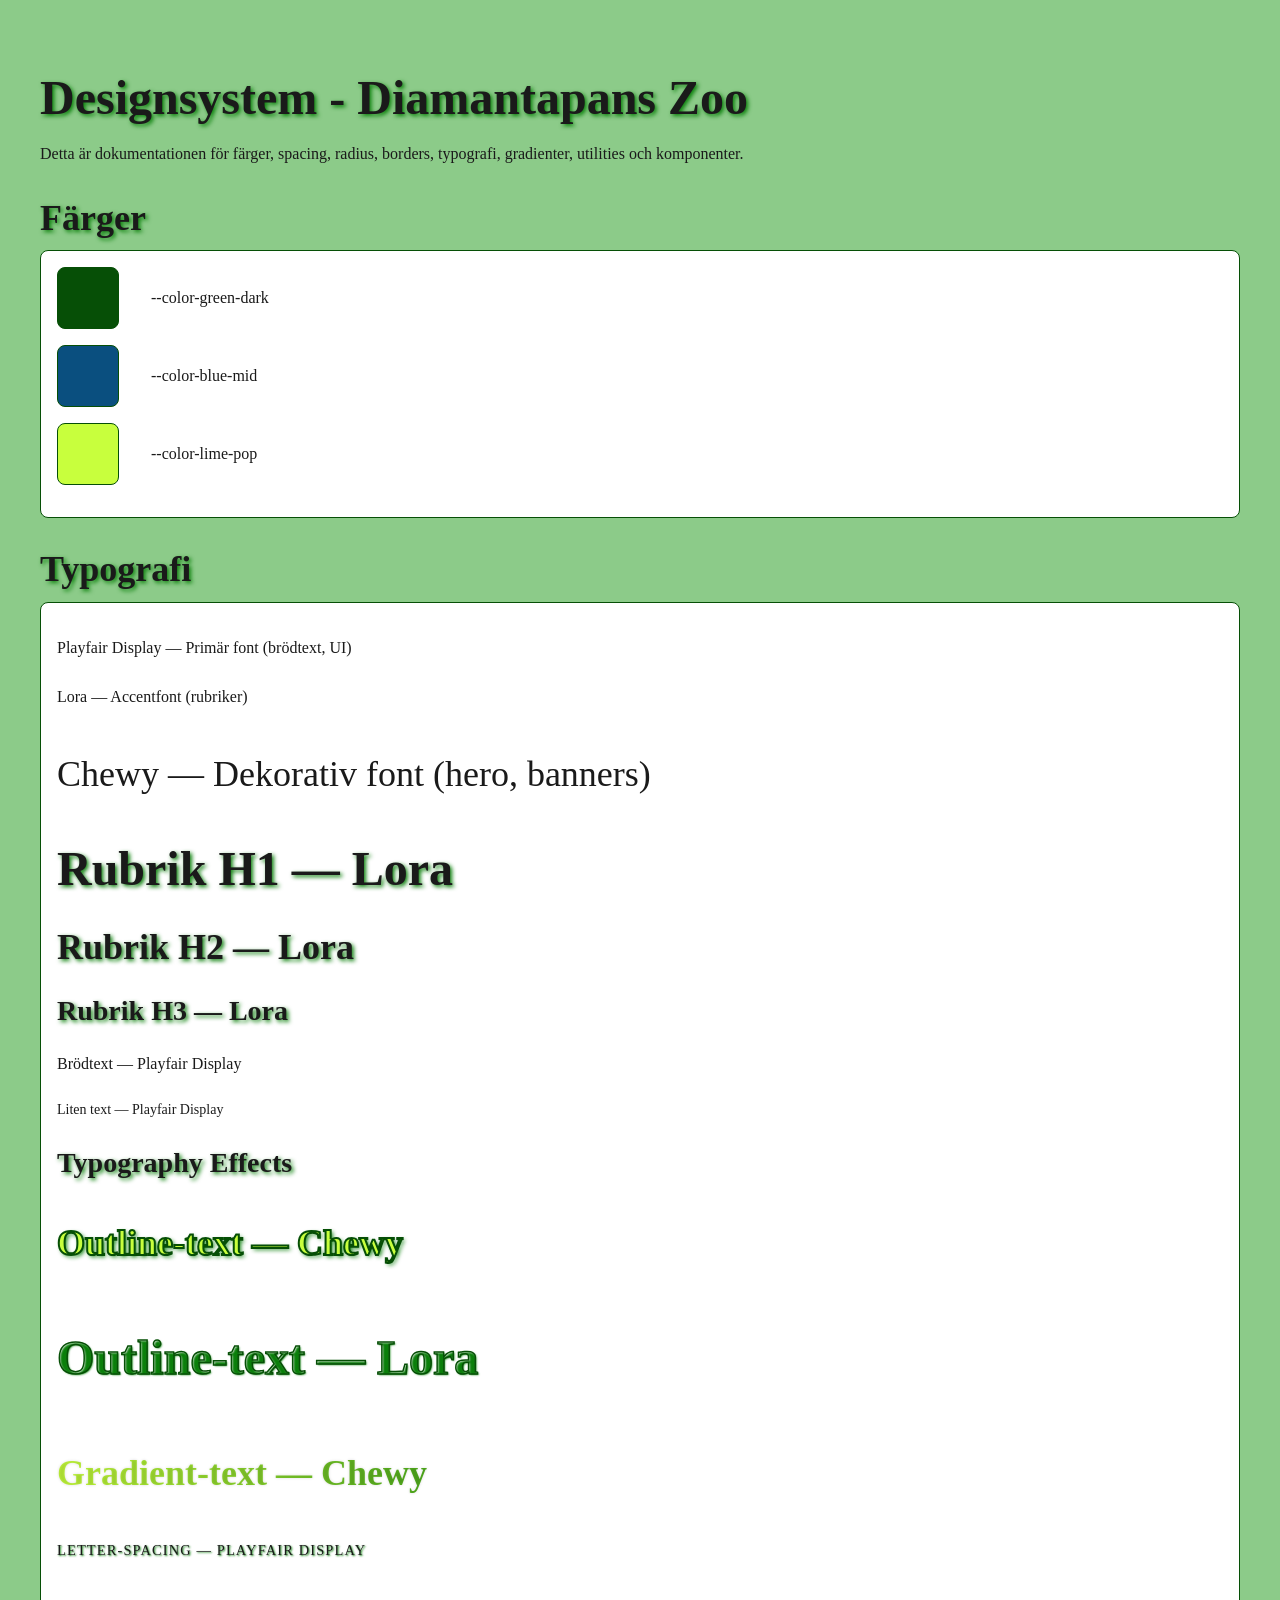
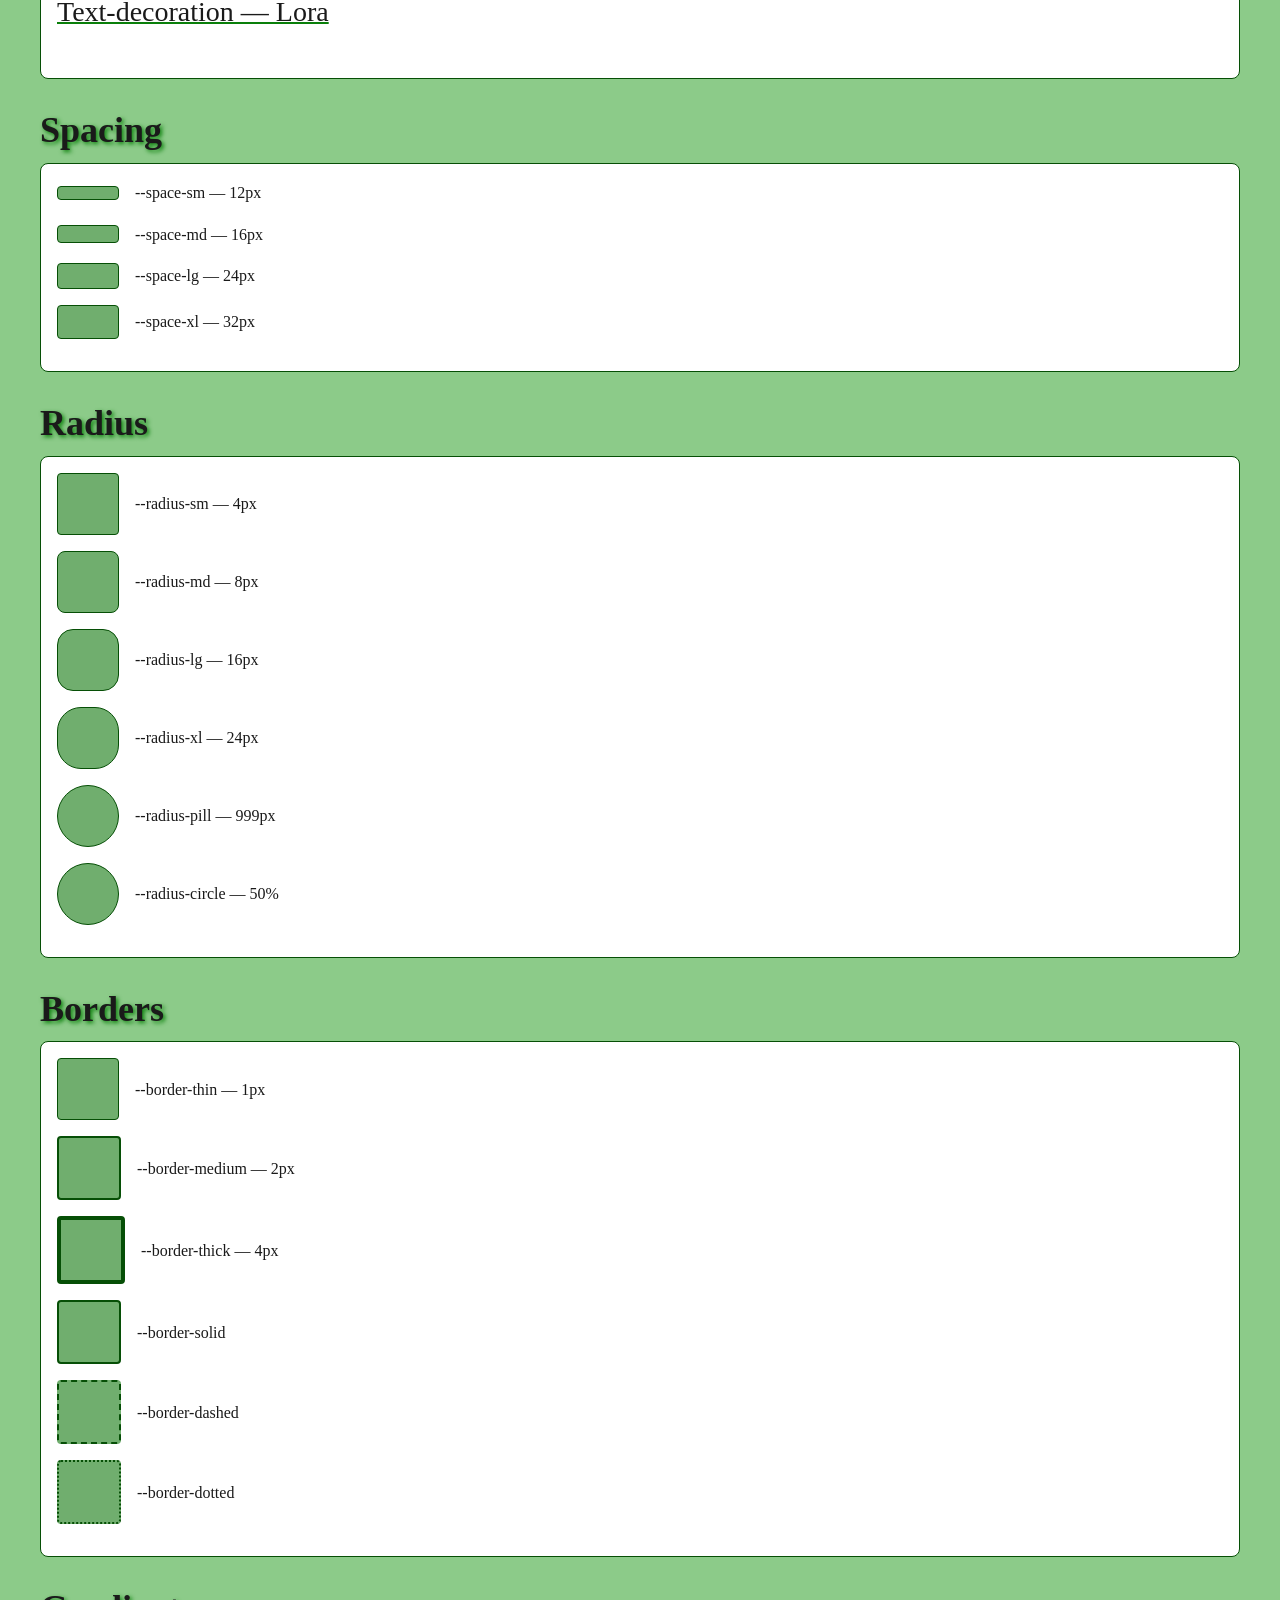
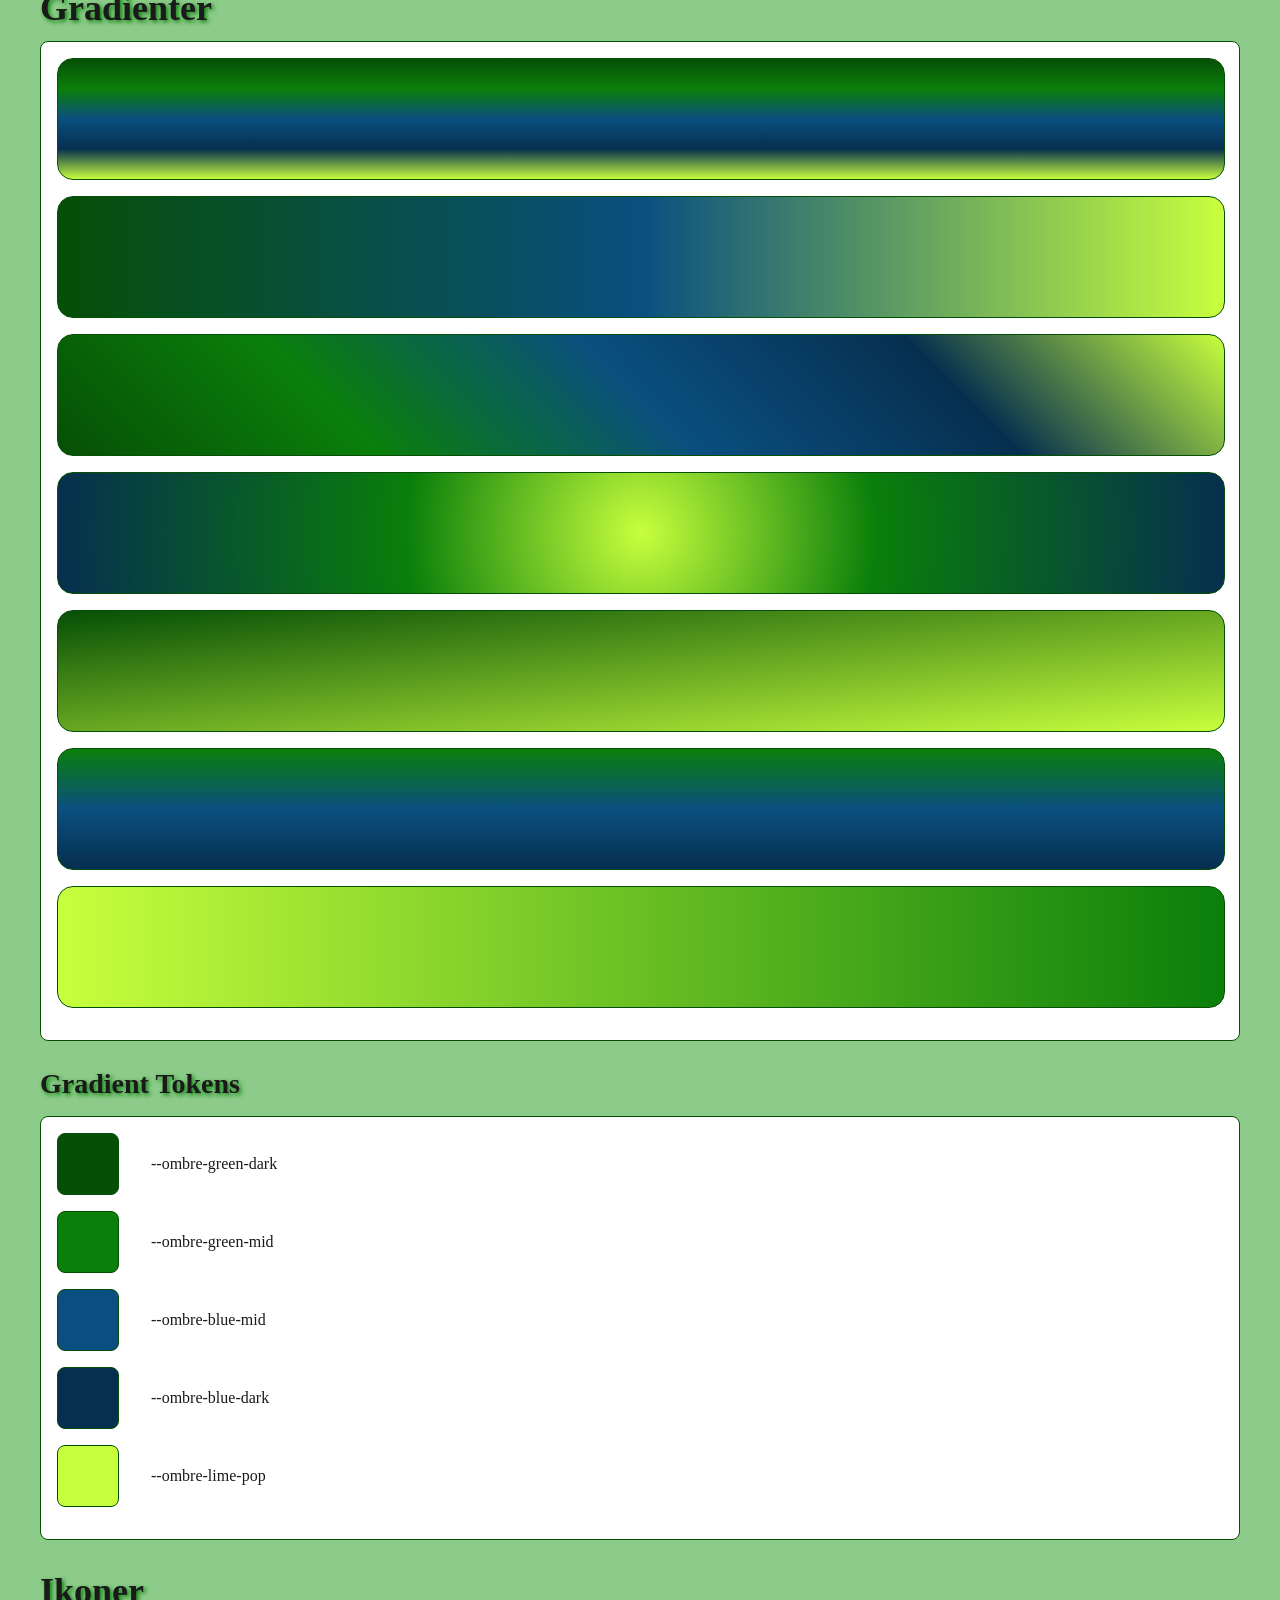
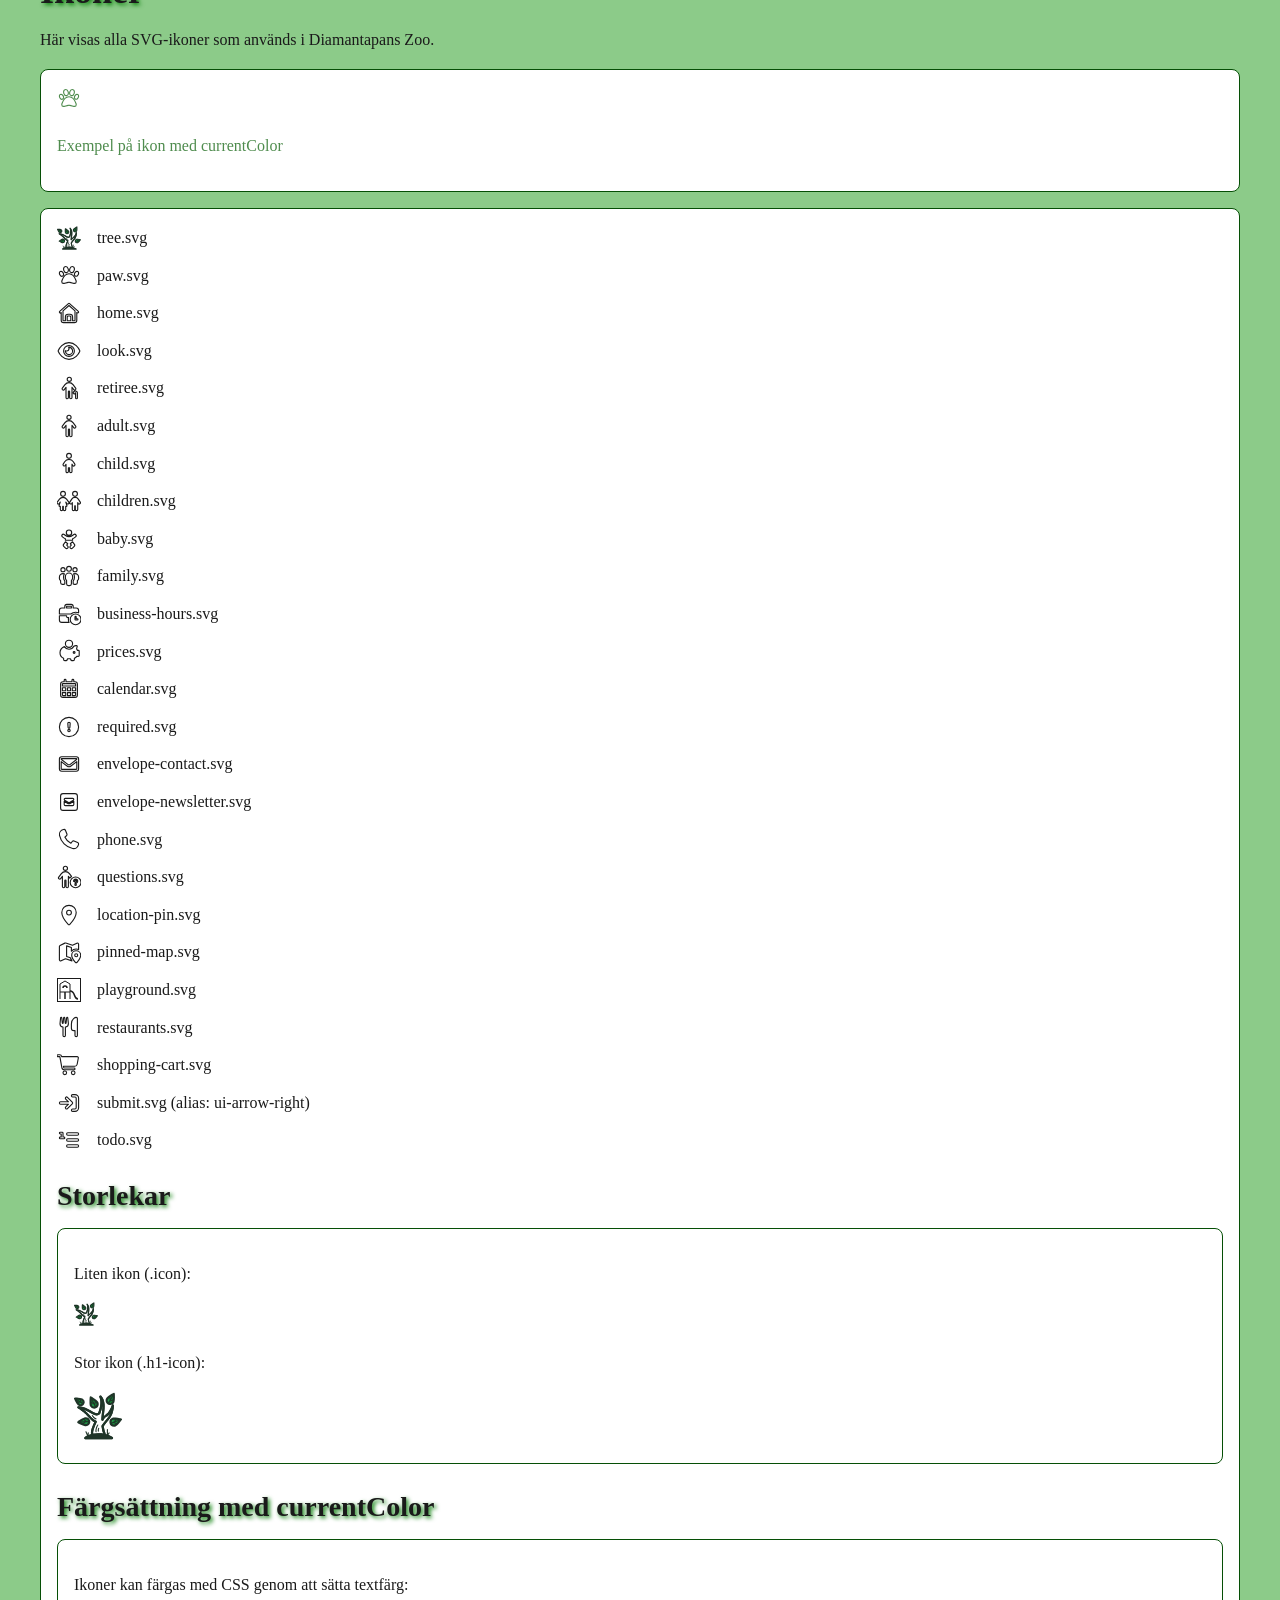
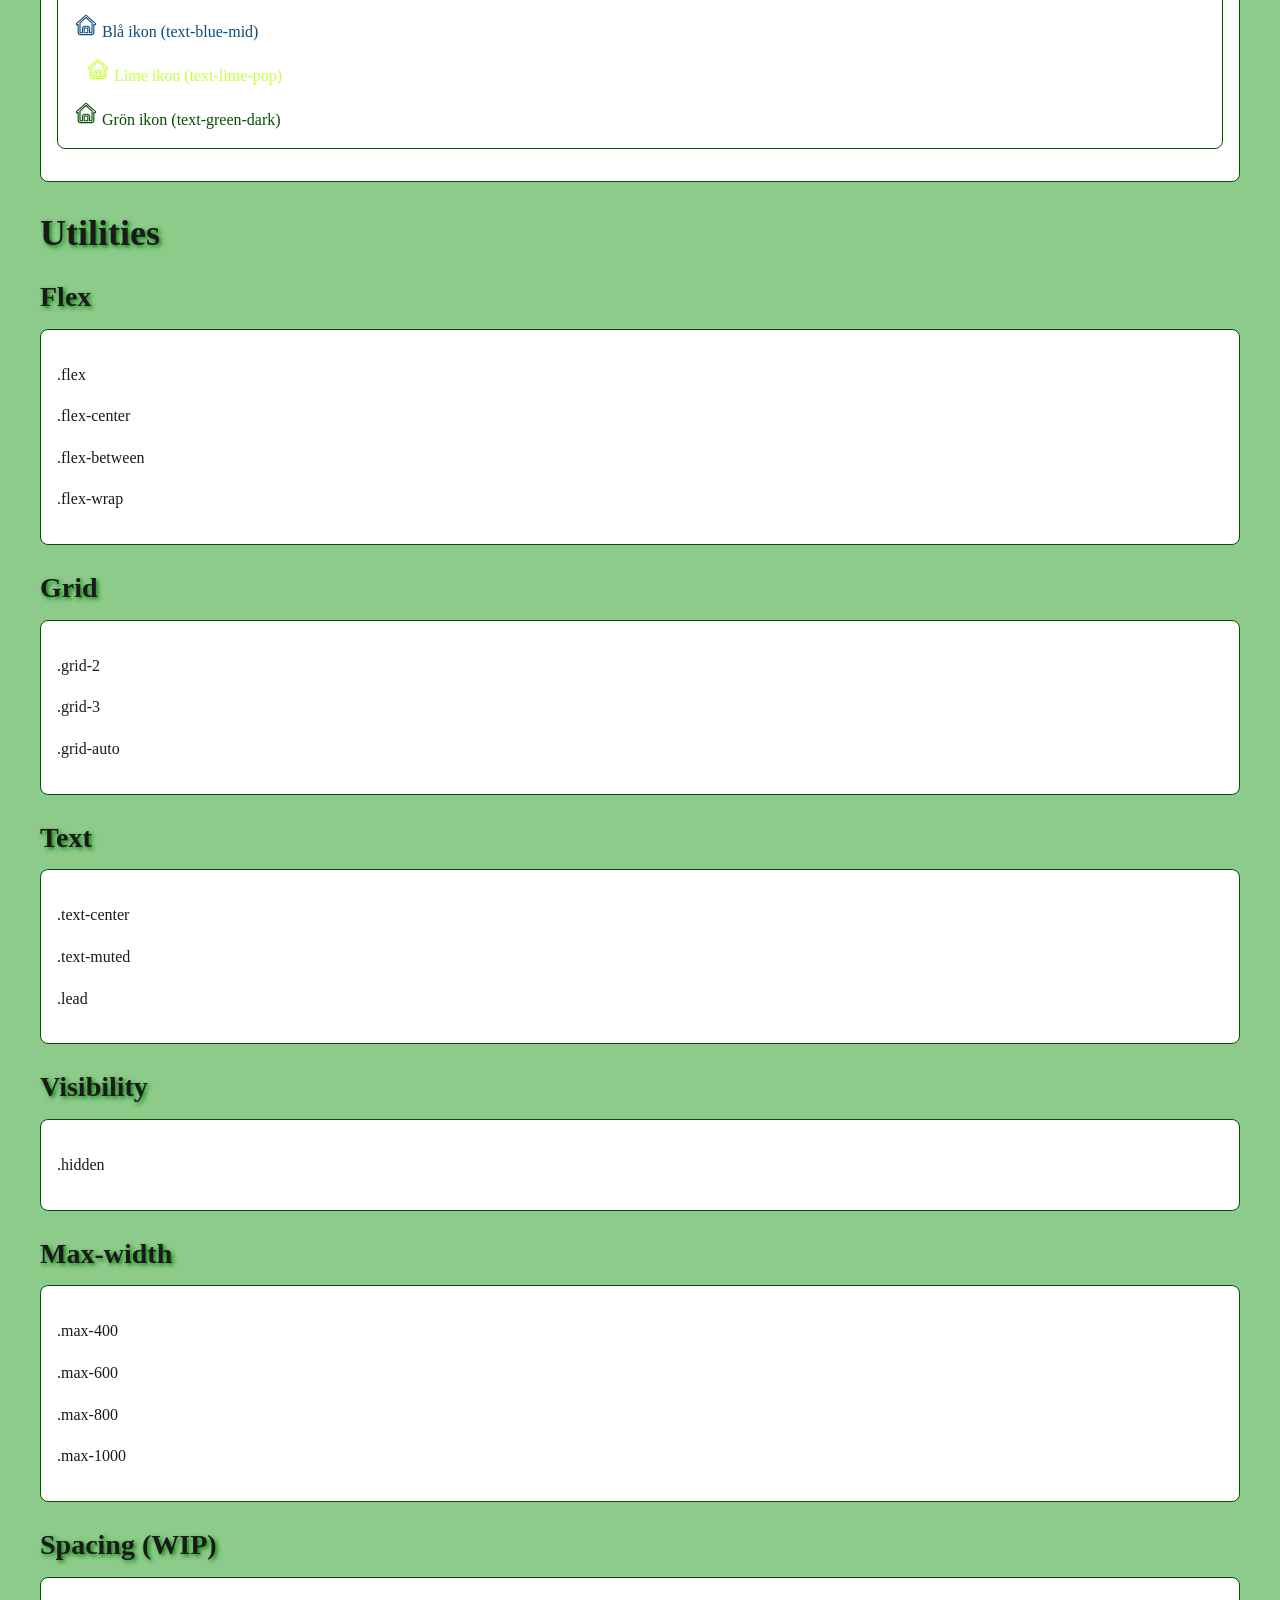
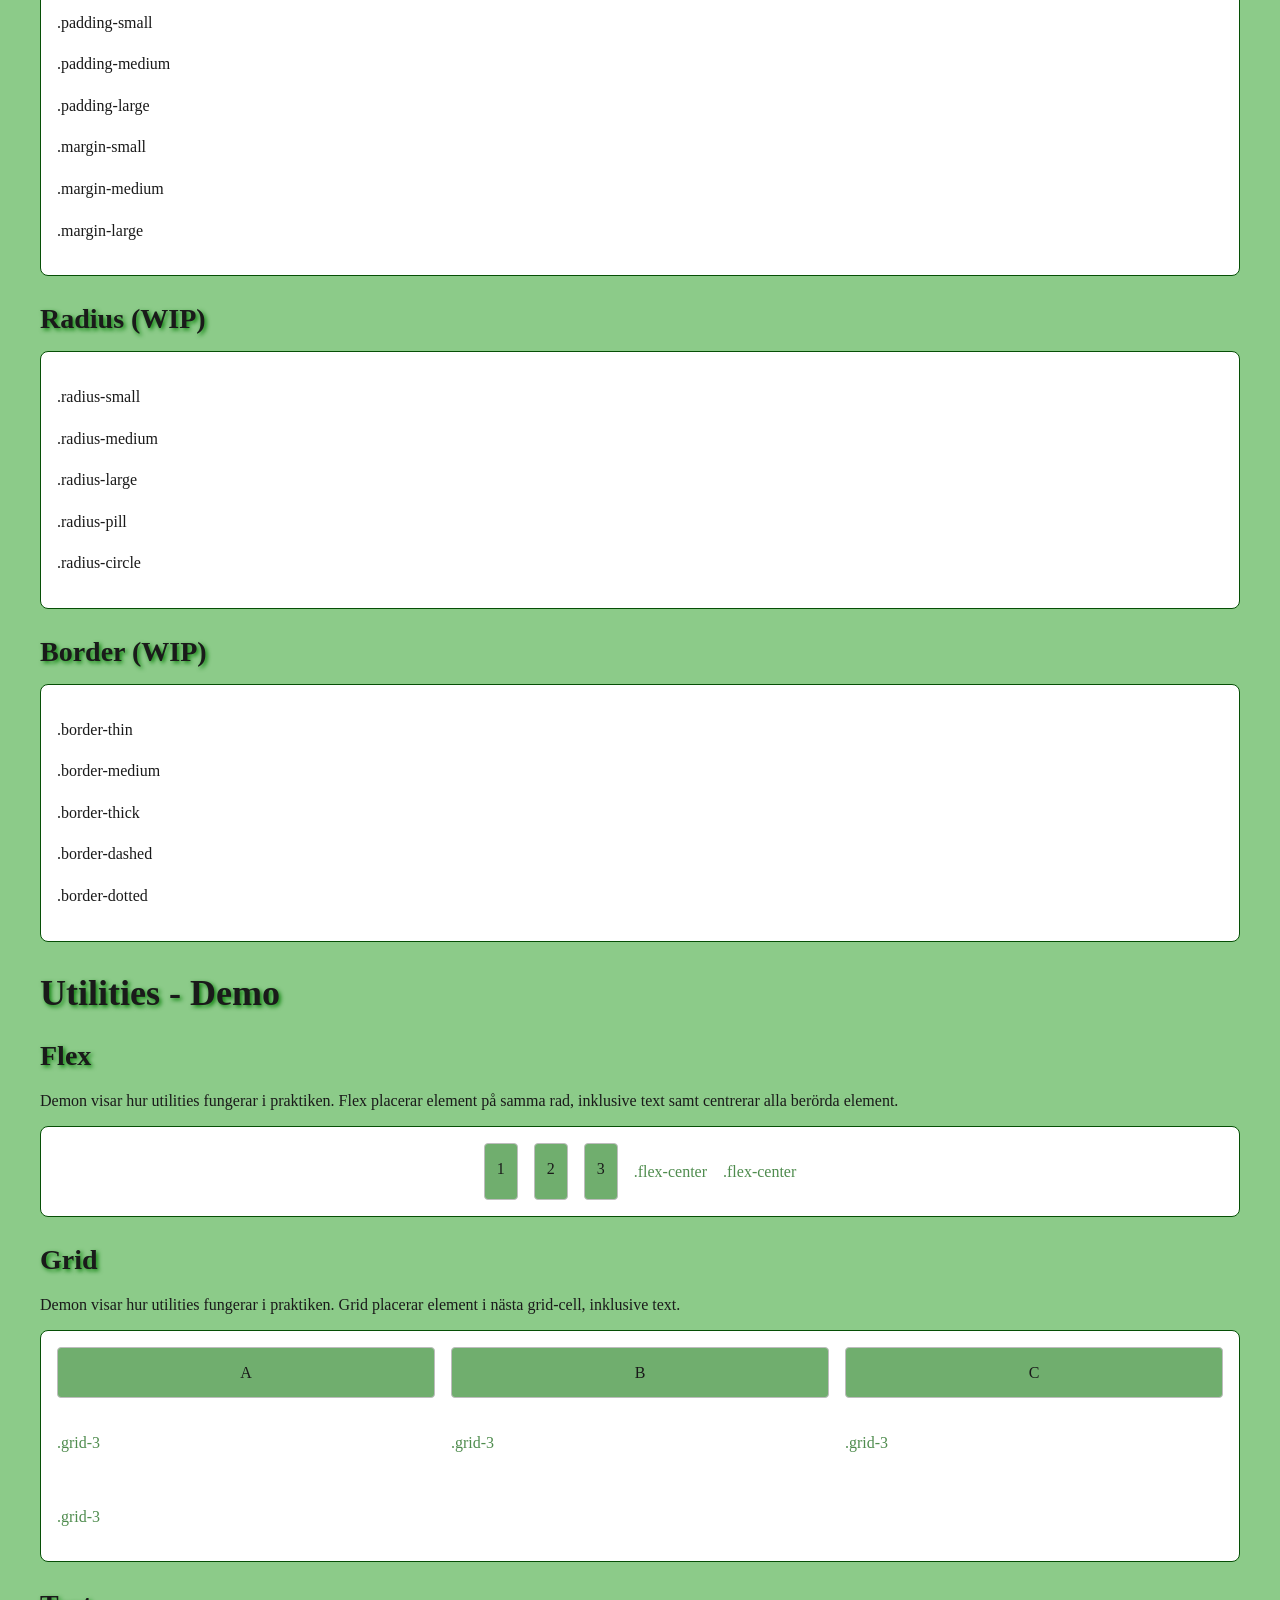
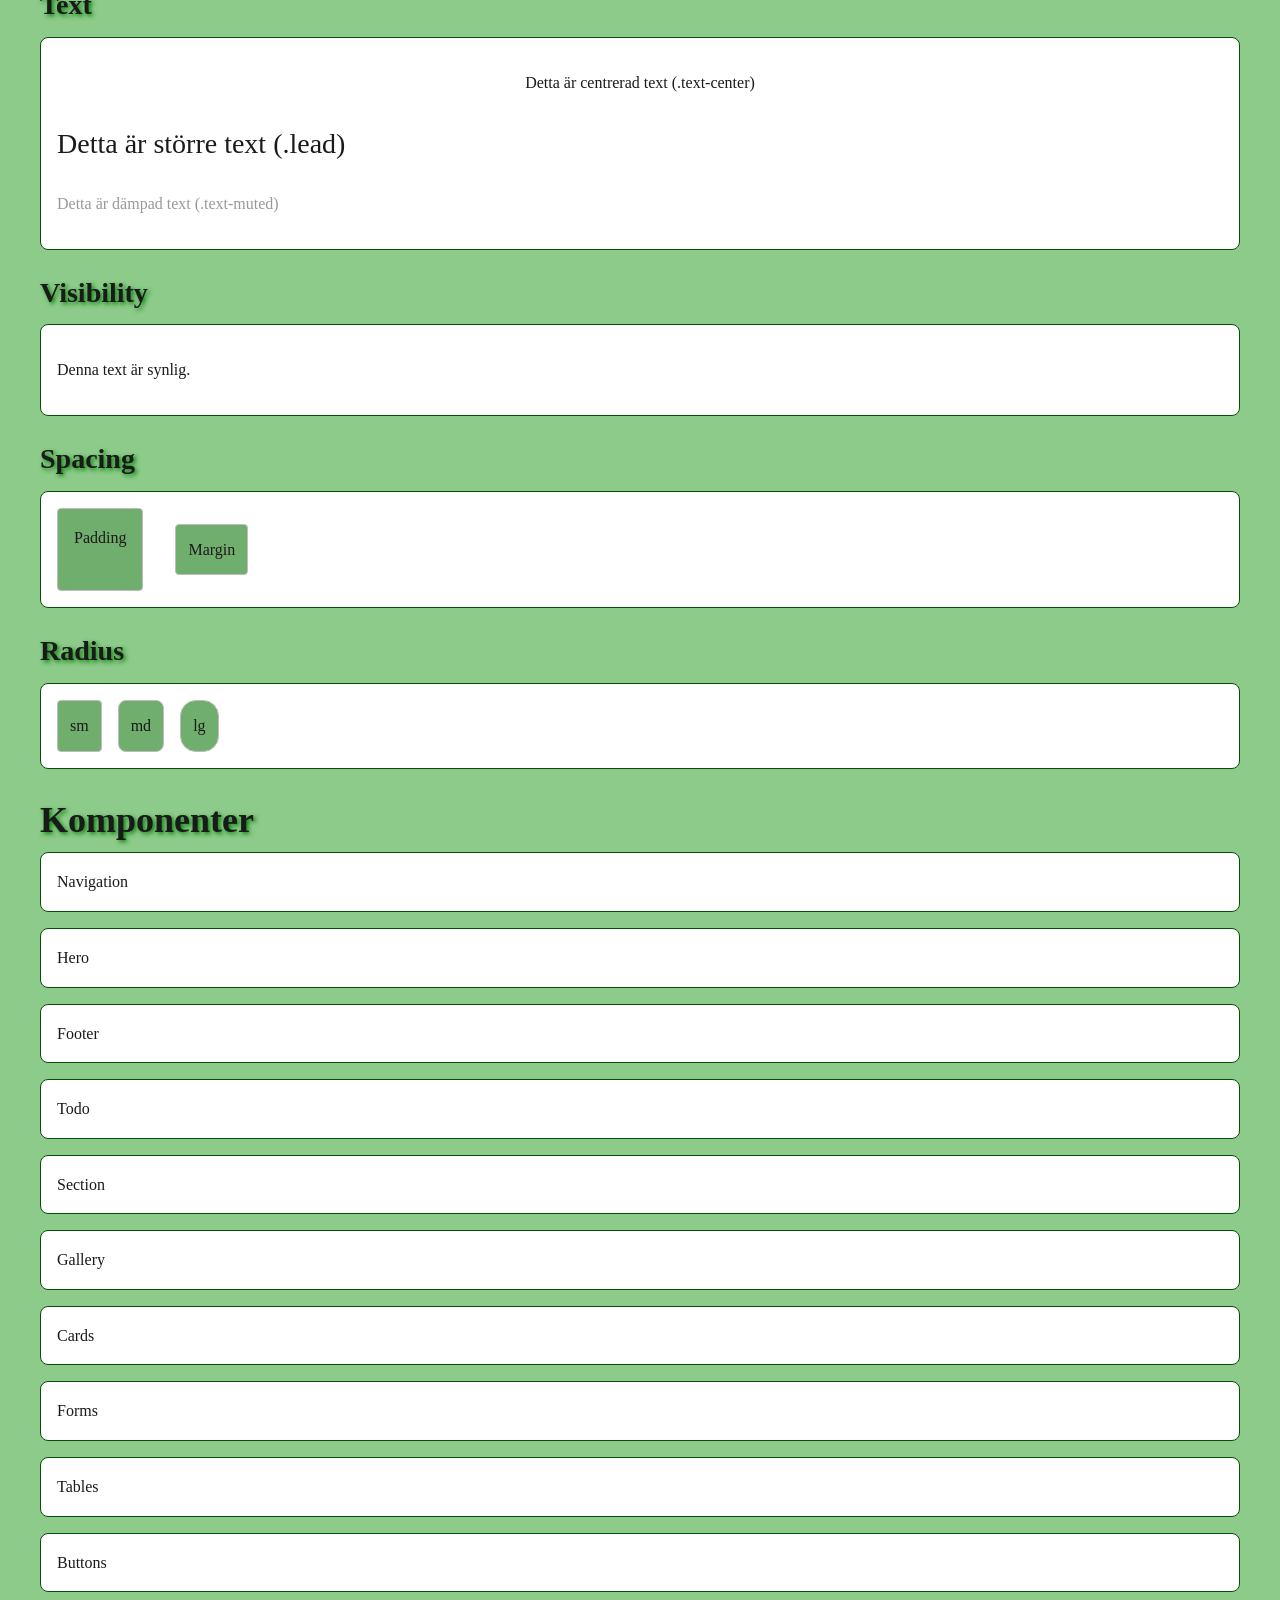
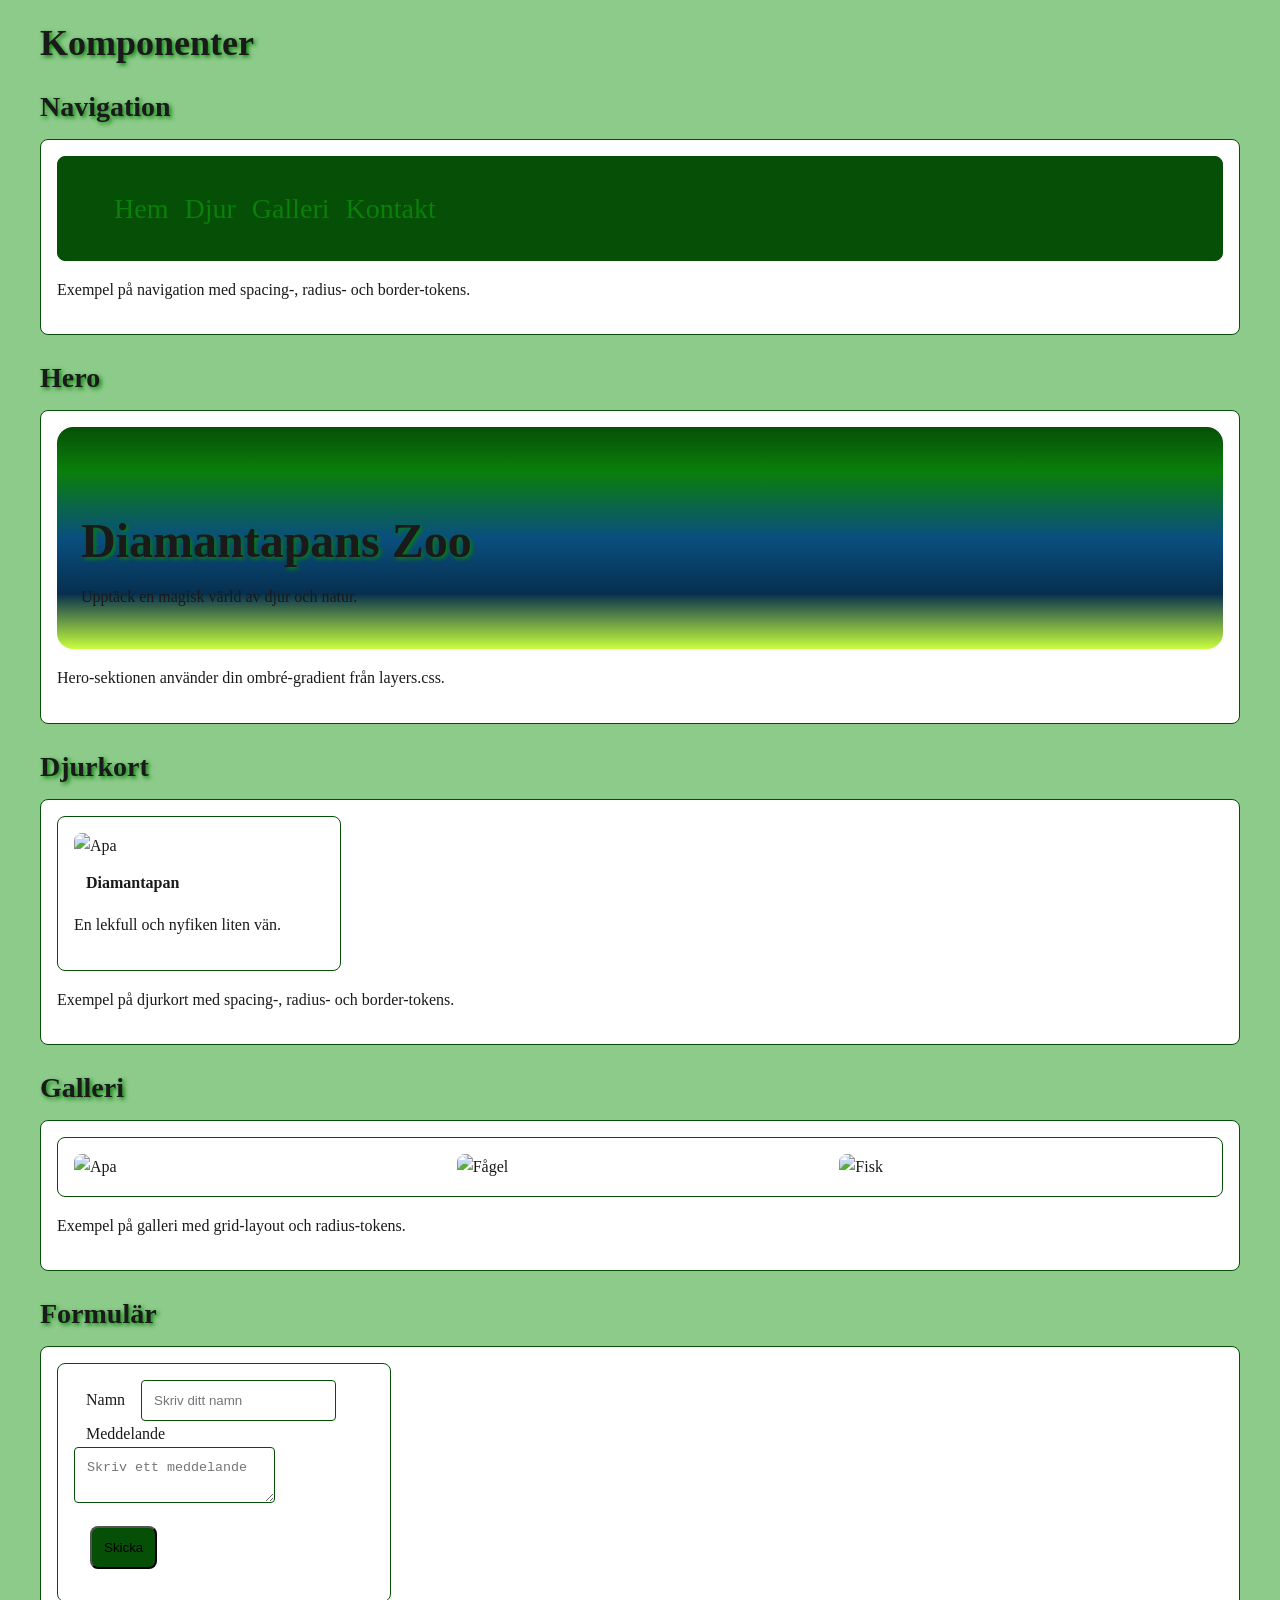
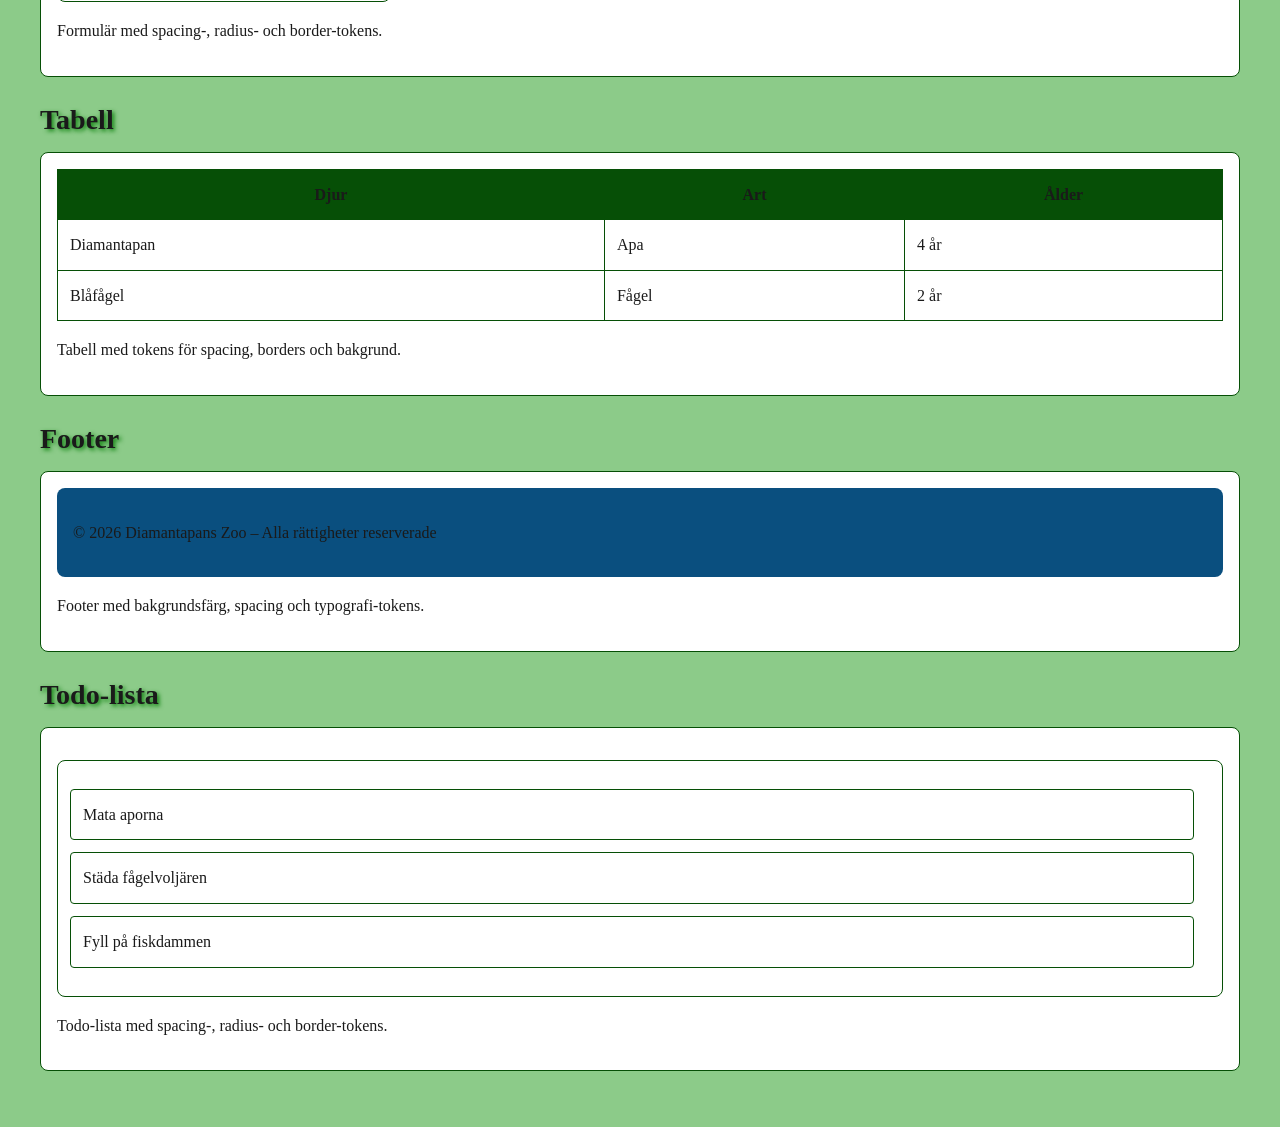
==== commit 45e51e2d: "Add section component styles and update HTML structure" ====
--- a/design-system.html
+++ b/design-system.html
@@ -44,7 +44,7 @@
 
     <!-- ========================= -->
     <!-- ========================= -->
-    <!-- FOUNDATIONS -->
+    <!-- FOUNDATIONS (tokens)-->
     <!-- ========================= -->
     <!-- ========================= -->
 
@@ -346,7 +346,7 @@
 
     <!-- ========================= -->
     <!-- ========================= -->
-    <!-- VISUAL STYLES -->
+    <!-- VISUAL STYLES (stilbibiliotek)-->
     <!-- ========================= -->
     <!-- ========================= -->
 
@@ -821,10 +821,102 @@
 
     <!-- ========================= -->
     <!-- ========================= -->
-    <!-- COMPONENTS -->
-    <!-- ========================= -->
-    <!-- ========================= -->
-
+    <!-- COMPONENTS (det användbara bibilioteket (komponenterna använder tokens och visual styles))-->
+    <!-- ========================= -->
+    <!-- ========================= -->
+    <section id="">
+      <h2>Komponenter</h2>
+
+      <div class="token-box">
+        <div class="components-row">
+          <div
+            class="components-box"
+          ></div>
+          <span>Navigation</span>
+        </div>
+      </div>
+        
+        <div class="token-box">
+        <div class="components-row">
+          <div
+            class="components-box"
+          ></div>
+          <span>Hero</span>
+        </div>
+      </div>
+
+        <div class="token-box">
+        <div class="components-row">
+          <div
+            class="components-box"
+          ></div>
+          <span>Footer</span>
+        </div>
+      </div>
+
+        <div class="token-box">
+        <div class="components-row">
+          <div
+            class="components-box"
+          ></div>
+          <span>Todo</span>
+        </div>
+      </div>
+        
+        <div class="token-box">
+        <div class="components-row">
+          <div
+            class="components-box"
+          ></div>
+          <span>Section</span>
+        </div>
+      </div>
+        
+        <div class="token-box">
+        <div class="components-row">
+          <div
+            class="components-box"
+          ></div>
+          <span>Gallery</span>
+        </div>
+      </div>
+
+        <div class="token-box">
+        <div class="components-row">
+          <div
+            class="components-box"
+          ></div>
+          <span>Cards</span>
+        </div>
+      </div>
+
+        <div class="token-box">
+          <div class="components-row">
+            <div
+              class="components-box"
+            ></div>
+            <span>Forms</span>
+          </div>
+        </div>
+        
+        <div class="token-box">
+          <div class="components-row">
+            <div
+              class="components-box"
+            ></div>
+            <span>Tables</span>
+          </div>
+        </div>
+        
+      <div class="token-box">
+        <div class="components-row">
+          <div
+            class="components-box"></div>
+          <span>Buttons</span>
+        </div>
+        
+      </div>
+    </section>
     <!-- ========================= -->
     <!-- ========================= -->
     <!-- COMPONENTS DEMO-->
@@ -855,14 +947,22 @@
       <!-- ========================= -->
       <!-- HERO DEMO                 -->
       <!-- ========================= -->
-      <h3>Hero</h3>
-      <div class="token-box">
-        <section class="hero padding-large radius-large text-light">
-          <h1 class="text-h1">Diamantapans Zoo</h1>
-          <p class="text-body">Upptäck en magisk värld av djur och natur.</p>
-        </section>
-        <p>Hero-sektionen använder din ombré-gradient från layers.css.</p>
-      </div>
+
+
+      <section id="hero" class="section section--hero">
+        <div class=" section__inner">
+          <h3>Hero</h3>
+          <div class="token-box">
+            <section class="hero padding-large radius-large text-light">
+              <h1 class="text-h1">Diamantapans Zoo</h1>
+              <p class="text-body">Upptäck en magisk värld av djur och natur.</p>
+            </section>
+            <p>Hero-sektionen använder din ombré-gradient från layers.css.</p>
+          </div>
+        </div>
+    </section>
+    
+    
 
       <!-- ========================= -->
       <!-- CARD DEMO                 -->
--- a/css/designs/design-system.css
+++ b/css/designs/design-system.css
@@ -4,6 +4,10 @@
   --ds-gray-border: #bdbdbd; /* mörkare än gray-300 */
 }
 
+html {
+  scroll-behavior: smooth;
+}
+
 /* ========================= */
 /* FÄRGSEKTION               */
 /* ========================= */
